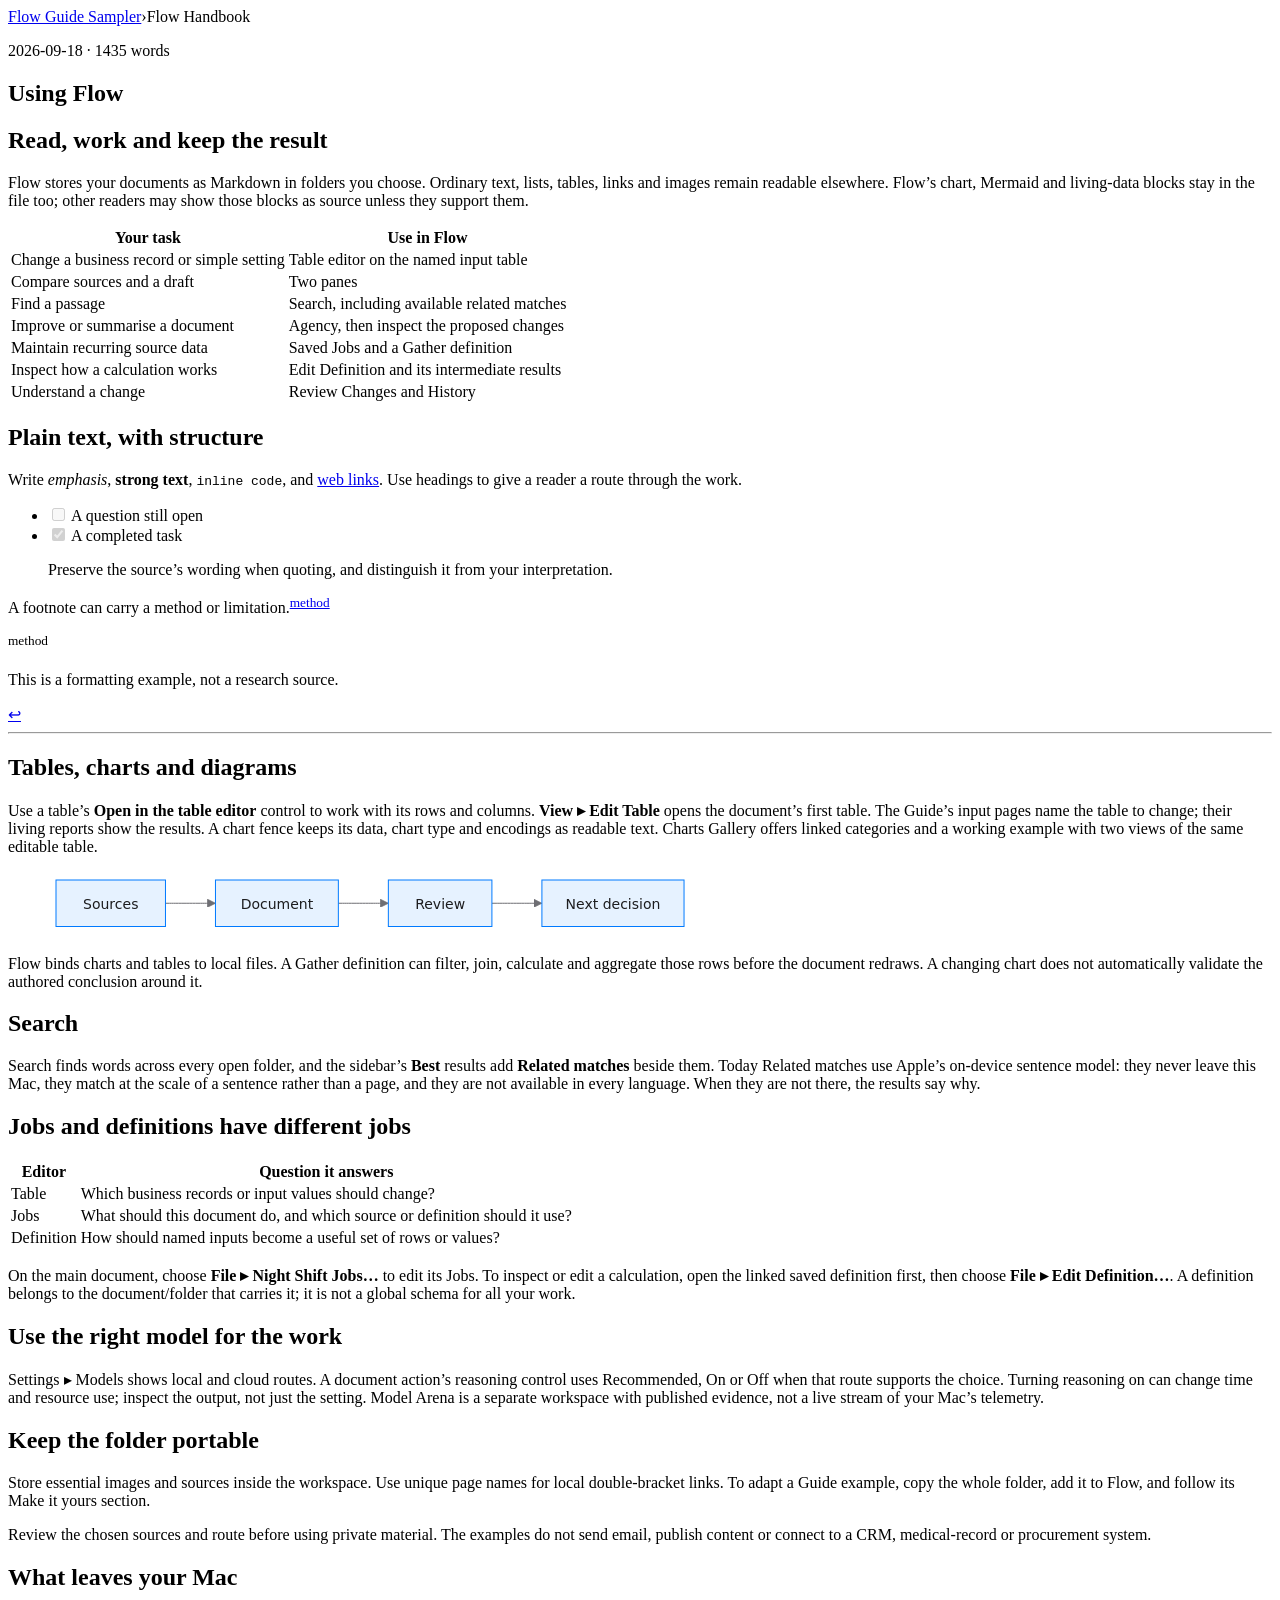
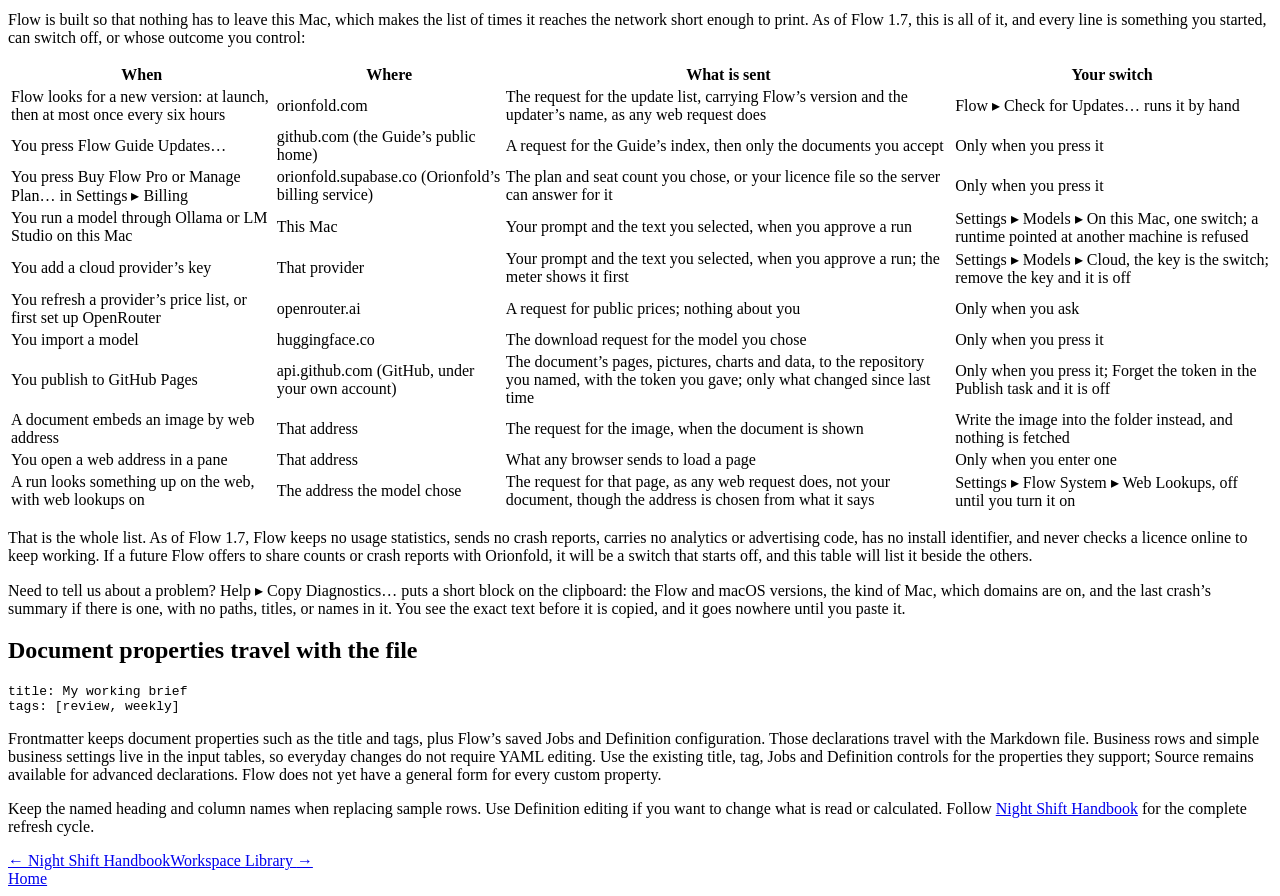
==== flow-handbook-using-flow.html @ ce8f5077 "Publish Flow Guide Sampler from Flow" ====
<!DOCTYPE html>
<html lang="en">
<head>
<meta charset="utf-8">
<meta name="viewport" content="width=device-width, initial-scale=1">
<meta name="generator" content="Flow 1.7-dev (1)">
<title>Using Flow</title>
<link rel="stylesheet" href="style.css">
<link rel="stylesheet" href="charts/hover.css">
</head>
<body>
<header class="site-header"><a class="site-home" href="index.html">Flow Guide Sampler</a><span class="site-separator" aria-hidden="true">›</span><span class="site-section">Flow Handbook</span></header>
<article class="document" data-title="Using Flow">
<header class="document-header"><p class="meta">2026-09-18 · 1435 words</p></header>
<h1 id="using-flow">Using Flow</h1>
<h2 id="read-work-and-keep-the-result">Read, work and keep the result</h2>
<p>Flow stores your documents as Markdown in folders you choose. Ordinary text, lists, tables, links and images remain readable elsewhere. Flow’s chart, Mermaid and living-data blocks stay in the file too; other readers may show those blocks as source unless they support them.</p>
<table>
<thead><tr><th>Your task</th><th>Use in Flow</th></tr></thead>
<tbody>
<tr><td>Change a business record or simple setting</td><td>Table editor on the named input table</td></tr>
<tr><td>Compare sources and a draft</td><td>Two panes</td></tr>
<tr><td>Find a passage</td><td>Search, including available related matches</td></tr>
<tr><td>Improve or summarise a document</td><td>Agency, then inspect the proposed changes</td></tr>
<tr><td>Maintain recurring source data</td><td>Saved Jobs and a Gather definition</td></tr>
<tr><td>Inspect how a calculation works</td><td>Edit Definition and its intermediate results</td></tr>
<tr><td>Understand a change</td><td>Review Changes and History</td></tr>
</tbody>
</table>
<h2 id="plain-text-with-structure">Plain text, with structure</h2>
<p>Write <em>emphasis</em>, <strong>strong text</strong>, <code>inline code</code>, and <a href="https://orionfold.com/flow/">web links</a>. Use headings to give a reader a route through the work.</p>
<ul>
<li><input type="checkbox" disabled> A question still open</li>
<li><input type="checkbox" disabled checked> A completed task</li>
</ul>
<blockquote>
<p>Preserve the source’s wording when quoting, and distinguish it from your interpretation.</p>
</blockquote>
<p>A footnote can carry a method or limitation.<sup><a href="#fn-method" id="fnref-method">method</a></sup></p>
<aside class="footnote" role="doc-footnote" id="fn-method"><sup>method</sup> <p>This is a formatting example, not a research source.</p> <a href="#fnref-method" class="footnote-back" role="doc-backlink">↩</a></aside>
<hr>
<h2 id="tables-charts-and-diagrams">Tables, charts and diagrams</h2>
<p>Use a table’s <strong>Open in the table editor</strong> control to work with its rows and columns. <strong>View ▸ Edit Table</strong> opens the document’s first table. The Guide’s input pages name the table to change; their living reports show the results. A chart fence keeps its data, chart type and encodings as readable text. Charts Gallery offers linked categories and a working example with two views of the same editable table.</p>
<figure class="chart" data-chart="8784966ce5ddf5292c6e2be0dd274f424b1efd6a818dfbeb80ad0b5410927679" aria-label="Diagram"><svg id="flow-mermaid-3" width="100%" xmlns="http://www.w3.org/2000/svg" class="flowchart" style="max-width: 644.03125px;" viewBox="0 0 644.03125 62.5" role="graphics-document document" aria-roledescription="flowchart-v2"><style>#flow-mermaid-3{font-family:-apple-system,BlinkMacSystemFont,"SF Pro Text",system-ui,sans-serif;font-size:14px;fill:rgb(29, 29, 31);}@keyframes edge-animation-frame{from{stroke-dashoffset:0;}}@keyframes dash{to{stroke-dashoffset:0;}}#flow-mermaid-3 .edge-animation-slow{stroke-dasharray:9,5!important;stroke-dashoffset:900;animation:dash 50s linear infinite;stroke-linecap:round;}#flow-mermaid-3 .edge-animation-fast{stroke-dasharray:9,5!important;stroke-dashoffset:900;animation:dash 20s linear infinite;stroke-linecap:round;}#flow-mermaid-3 .error-icon{fill:rgb(246, 246, 247);}#flow-mermaid-3 .error-text{fill:rgb(29, 29, 31);stroke:rgb(29, 29, 31);}#flow-mermaid-3 .edge-thickness-normal{stroke-width:1px;}#flow-mermaid-3 .edge-thickness-thick{stroke-width:3.5px;}#flow-mermaid-3 .edge-pattern-solid{stroke-dasharray:0;}#flow-mermaid-3 .edge-thickness-invisible{stroke-width:0;fill:none;}#flow-mermaid-3 .edge-pattern-dashed{stroke-dasharray:3;}#flow-mermaid-3 .edge-pattern-dotted{stroke-dasharray:2;}#flow-mermaid-3 .marker{fill:rgb(110, 110, 115);stroke:rgb(110, 110, 115);}#flow-mermaid-3 .marker.cross{stroke:rgb(110, 110, 115);}#flow-mermaid-3 svg{font-family:-apple-system,BlinkMacSystemFont,"SF Pro Text",system-ui,sans-serif;font-size:14px;}#flow-mermaid-3 p{margin:0;}#flow-mermaid-3 .label{font-family:-apple-system,BlinkMacSystemFont,"SF Pro Text",system-ui,sans-serif;color:rgb(29, 29, 31);}#flow-mermaid-3 .cluster-label text{fill:rgb(29, 29, 31);}#flow-mermaid-3 .cluster-label span{color:rgb(29, 29, 31);}#flow-mermaid-3 .cluster-label span p{background-color:transparent;}#flow-mermaid-3 .label text,#flow-mermaid-3 span{fill:rgb(29, 29, 31);color:rgb(29, 29, 31);}#flow-mermaid-3 .node rect,#flow-mermaid-3 .node circle,#flow-mermaid-3 .node ellipse,#flow-mermaid-3 .node polygon,#flow-mermaid-3 .node path{fill:rgb(230, 242, 255);stroke:rgb(0, 122, 255);stroke-width:1px;}#flow-mermaid-3 .rough-node .label text,#flow-mermaid-3 .node .label text,#flow-mermaid-3 .image-shape .label,#flow-mermaid-3 .icon-shape .label{text-anchor:middle;}#flow-mermaid-3 .node .katex path{fill:#000;stroke:#000;stroke-width:1px;}#flow-mermaid-3 .rough-node .label,#flow-mermaid-3 .node .label,#flow-mermaid-3 .image-shape .label,#flow-mermaid-3 .icon-shape .label{text-align:center;}#flow-mermaid-3 .node.clickable{cursor:pointer;}#flow-mermaid-3 .root .anchor path{fill:rgb(110, 110, 115)!important;stroke-width:0;stroke:rgb(110, 110, 115);}#flow-mermaid-3 .arrowheadPath{fill:#000000;}#flow-mermaid-3 .edgePath .path{stroke:rgb(110, 110, 115);stroke-width:1px;}#flow-mermaid-3 .flowchart-link{stroke:rgb(110, 110, 115);fill:none;}#flow-mermaid-3 .edgeLabel{background-color:rgb(255, 255, 255);text-align:center;}#flow-mermaid-3 .edgeLabel p{background-color:rgb(255, 255, 255);}#flow-mermaid-3 .edgeLabel rect{opacity:0.5;background-color:rgb(255, 255, 255);fill:rgb(255, 255, 255);}#flow-mermaid-3 .labelBkg{background-color:rgba(255, 255, 255, 0.5);}#flow-mermaid-3 .cluster rect{fill:rgb(246, 246, 247);stroke:rgb(226, 229, 232);stroke-width:1px;}#flow-mermaid-3 .cluster text{fill:rgb(29, 29, 31);}#flow-mermaid-3 .cluster span{color:rgb(29, 29, 31);}#flow-mermaid-3 .node .collapsed-indicator{fill:rgb(226, 229, 232);stroke:none;opacity:0.6;}#flow-mermaid-3 .node .collapsed-separator{stroke:rgb(226, 229, 232);stroke-width:0.75px;}#flow-mermaid-3 div.mermaidTooltip{position:absolute;text-align:center;max-width:200px;padding:2px;font-family:-apple-system,BlinkMacSystemFont,"SF Pro Text",system-ui,sans-serif;font-size:12px;background:rgb(246, 246, 247);border:1px solid rgb(226, 229, 232);border-radius:2px;pointer-events:none;z-index:100;}#flow-mermaid-3 .flowchartTitleText{text-anchor:middle;font-size:18px;fill:rgb(29, 29, 31);}#flow-mermaid-3 rect.text{fill:none;stroke-width:0;}#flow-mermaid-3 .icon-shape,#flow-mermaid-3 .image-shape{background-color:rgb(255, 255, 255);text-align:center;}#flow-mermaid-3 .icon-shape p,#flow-mermaid-3 .image-shape p{background-color:rgb(255, 255, 255);padding:2px;}#flow-mermaid-3 .icon-shape .label rect,#flow-mermaid-3 .image-shape .label rect{opacity:0.5;background-color:rgb(255, 255, 255);fill:rgb(255, 255, 255);}#flow-mermaid-3 .label-icon{display:inline-block;height:1em;overflow:visible;vertical-align:-0.125em;}#flow-mermaid-3 .node .label-icon path{fill:currentColor;stroke:revert;stroke-width:revert;}#flow-mermaid-3 .node .neo-node{stroke:rgb(0, 122, 255);}#flow-mermaid-3 [data-look="neo"].node rect,#flow-mermaid-3 [data-look="neo"].cluster rect,#flow-mermaid-3 [data-look="neo"].node polygon{stroke:url(#flow-mermaid-3-gradient);filter:drop-shadow( 1px 2px 2px rgba(185,185,185,1));}#flow-mermaid-3 [data-look="neo"].swimlane.cluster rect{filter:none;}#flow-mermaid-3 [data-look="neo"].node path{stroke:url(#flow-mermaid-3-gradient);stroke-width:1px;}#flow-mermaid-3 [data-look="neo"].node .outer-path{filter:drop-shadow( 1px 2px 2px rgba(185,185,185,1));}#flow-mermaid-3 [data-look="neo"].node .neo-line path{stroke:rgb(0, 122, 255);filter:none;}#flow-mermaid-3 [data-look="neo"].node circle{stroke:url(#flow-mermaid-3-gradient);filter:drop-shadow( 1px 2px 2px rgba(185,185,185,1));}#flow-mermaid-3 [data-look="neo"].node circle .state-start{fill:#000000;}#flow-mermaid-3 [data-look="neo"].icon-shape .icon{fill:url(#flow-mermaid-3-gradient);filter:drop-shadow( 1px 2px 2px rgba(185,185,185,1));}#flow-mermaid-3 [data-look="neo"].icon-shape .icon-neo path{stroke:url(#flow-mermaid-3-gradient);filter:drop-shadow( 1px 2px 2px rgba(185,185,185,1));}#flow-mermaid-3 :root{--mermaid-font-family:-apple-system,BlinkMacSystemFont,"SF Pro Text",system-ui,sans-serif;}</style><g><marker id="flow-mermaid-3_flowchart-v2-pointEnd" class="marker flowchart-v2" viewBox="0 0 10 10" refX="5" refY="5" markerUnits="userSpaceOnUse" markerWidth="8" markerHeight="8" orient="auto"><path d="M 0 0 L 10 5 L 0 10 z" class="arrowMarkerPath" style="stroke-width: 1; stroke-dasharray: 1, 0;"></path></marker><marker id="flow-mermaid-3_flowchart-v2-pointStart" class="marker flowchart-v2" viewBox="0 0 10 10" refX="4.5" refY="5" markerUnits="userSpaceOnUse" markerWidth="8" markerHeight="8" orient="auto"><path d="M 0 5 L 10 10 L 10 0 z" class="arrowMarkerPath" style="stroke-width: 1; stroke-dasharray: 1, 0;"></path></marker><marker id="flow-mermaid-3_flowchart-v2-pointEnd-margin" class="marker flowchart-v2" viewBox="0 0 11.5 14" refX="11.5" refY="7" markerUnits="userSpaceOnUse" markerWidth="10.5" markerHeight="14" orient="auto"><path d="M 0 0 L 11.5 7 L 0 14 z" class="arrowMarkerPath" style="stroke-width: 0px; stroke-dasharray: 1, 0;"></path></marker><marker id="flow-mermaid-3_flowchart-v2-pointStart-margin" class="marker flowchart-v2" viewBox="0 0 11.5 14" refX="1" refY="7" markerUnits="userSpaceOnUse" markerWidth="11.5" markerHeight="14" orient="auto"><polygon points="0,7 11.5,14 11.5,0" class="arrowMarkerPath" style="stroke-width: 0px; stroke-dasharray: 1, 0;"></polygon></marker><marker id="flow-mermaid-3_flowchart-v2-circleEnd" class="marker flowchart-v2" viewBox="0 0 10 10" refX="11" refY="5" markerUnits="userSpaceOnUse" markerWidth="11" markerHeight="11" orient="auto"><circle cx="5" cy="5" r="5" class="arrowMarkerPath" style="stroke-width: 1; stroke-dasharray: 1, 0;"></circle></marker><marker id="flow-mermaid-3_flowchart-v2-circleStart" class="marker flowchart-v2" viewBox="0 0 10 10" refX="-1" refY="5" markerUnits="userSpaceOnUse" markerWidth="11" markerHeight="11" orient="auto"><circle cx="5" cy="5" r="5" class="arrowMarkerPath" style="stroke-width: 1; stroke-dasharray: 1, 0;"></circle></marker><marker id="flow-mermaid-3_flowchart-v2-circleEnd-margin" class="marker flowchart-v2" viewBox="0 0 10 10" refY="5" refX="12.25" markerUnits="userSpaceOnUse" markerWidth="14" markerHeight="14" orient="auto"><circle cx="5" cy="5" r="5" class="arrowMarkerPath" style="stroke-width: 0px; stroke-dasharray: 1, 0;"></circle></marker><marker id="flow-mermaid-3_flowchart-v2-circleStart-margin" class="marker flowchart-v2" viewBox="0 0 10 10" refX="-2" refY="5" markerUnits="userSpaceOnUse" markerWidth="14" markerHeight="14" orient="auto"><circle cx="5" cy="5" r="5" class="arrowMarkerPath" style="stroke-width: 0px; stroke-dasharray: 1, 0;"></circle></marker><marker id="flow-mermaid-3_flowchart-v2-crossEnd" class="marker cross flowchart-v2" viewBox="0 0 11 11" refX="12" refY="5.2" markerUnits="userSpaceOnUse" markerWidth="11" markerHeight="11" orient="auto"><path d="M 1,1 l 9,9 M 10,1 l -9,9" class="arrowMarkerPath" style="stroke-width: 2; stroke-dasharray: 1, 0;"></path></marker><marker id="flow-mermaid-3_flowchart-v2-crossStart" class="marker cross flowchart-v2" viewBox="0 0 11 11" refX="-1" refY="5.2" markerUnits="userSpaceOnUse" markerWidth="11" markerHeight="11" orient="auto"><path d="M 1,1 l 9,9 M 10,1 l -9,9" class="arrowMarkerPath" style="stroke-width: 2; stroke-dasharray: 1, 0;"></path></marker><marker id="flow-mermaid-3_flowchart-v2-crossEnd-margin" class="marker cross flowchart-v2" viewBox="0 0 15 15" refX="17.7" refY="7.5" markerUnits="userSpaceOnUse" markerWidth="12" markerHeight="12" orient="auto"><path d="M 1,1 L 14,14 M 1,14 L 14,1" class="arrowMarkerPath" style="stroke-width: 2.5;"></path></marker><marker id="flow-mermaid-3_flowchart-v2-crossStart-margin" class="marker cross flowchart-v2" viewBox="0 0 15 15" refX="-3.5" refY="7.5" markerUnits="userSpaceOnUse" markerWidth="12" markerHeight="12" orient="auto"><path d="M 1,1 L 14,14 M 1,14 L 14,1" class="arrowMarkerPath" style="stroke-width: 2.5; stroke-dasharray: 1, 0;"></path></marker><g class="root"><g class="clusters"></g><g class="edgePaths"><path d="M117.469,31.25L121.635,31.25C125.802,31.25,134.135,31.25,141.802,31.25C149.469,31.25,156.469,31.25,159.969,31.25L163.469,31.25" id="flow-mermaid-3-L_S_D_0" class="edge-thickness-normal edge-pattern-solid edge-thickness-normal edge-pattern-solid flowchart-link" style=";" data-edge="true" data-et="edge" data-id="L_S_D_0" data-points="W3sieCI6MTE3LjQ2ODc1LCJ5IjozMS4yNX0seyJ4IjoxNDIuNDY4NzUsInkiOjMxLjI1fSx7IngiOjE2Ny40Njg3NSwieSI6MzEuMjV9XQ==" data-look="classic" marker-end="url(#flow-mermaid-3_flowchart-v2-pointEnd)"></path><path d="M290.344,31.25L294.51,31.25C298.677,31.25,307.01,31.25,314.677,31.25C322.344,31.25,329.344,31.25,332.844,31.25L336.344,31.25" id="flow-mermaid-3-L_D_R_0" class="edge-thickness-normal edge-pattern-solid edge-thickness-normal edge-pattern-solid flowchart-link" style=";" data-edge="true" data-et="edge" data-id="L_D_R_0" data-points="W3sieCI6MjkwLjM0Mzc1LCJ5IjozMS4yNX0seyJ4IjozMTUuMzQzNzUsInkiOjMxLjI1fSx7IngiOjM0MC4zNDM3NSwieSI6MzEuMjV9XQ==" data-look="classic" marker-end="url(#flow-mermaid-3_flowchart-v2-pointEnd)"></path><path d="M443.906,31.25L448.073,31.25C452.24,31.25,460.573,31.25,468.24,31.25C475.906,31.25,482.906,31.25,486.406,31.25L489.906,31.25" id="flow-mermaid-3-L_R_N_0" class="edge-thickness-normal edge-pattern-solid edge-thickness-normal edge-pattern-solid flowchart-link" style=";" data-edge="true" data-et="edge" data-id="L_R_N_0" data-points="W3sieCI6NDQzLjkwNjI1LCJ5IjozMS4yNX0seyJ4Ijo0NjguOTA2MjUsInkiOjMxLjI1fSx7IngiOjQ5My45MDYyNSwieSI6MzEuMjV9XQ==" data-look="classic" marker-end="url(#flow-mermaid-3_flowchart-v2-pointEnd)"></path></g><g class="edgeLabels"><g class="edgeLabel"><g class="label" data-id="L_S_D_0" transform="translate(0, 0)"><text y="-10.1" text-anchor="middle"><tspan class="text-outer-tspan row" x="0" y="-0.1em" dy="1.1em" text-anchor="middle"></tspan></text></g></g><g><rect class="background" style="stroke: none"></rect></g><g class="edgeLabel"><g class="label" data-id="L_D_R_0" transform="translate(0, 0)"><text y="-10.1" text-anchor="middle"><tspan class="text-outer-tspan row" x="0" y="-0.1em" dy="1.1em" text-anchor="middle"></tspan></text></g></g><g><rect class="background" style="stroke: none"></rect></g><g class="edgeLabel"><g class="label" data-id="L_R_N_0" transform="translate(0, 0)"><text y="-10.1" text-anchor="middle"><tspan class="text-outer-tspan row" x="0" y="-0.1em" dy="1.1em" text-anchor="middle"></tspan></text></g></g><g><rect class="background" style="stroke: none"></rect></g></g><g class="nodes"><g class="node default" id="flow-mermaid-3-flowchart-S-0" data-look="classic" transform="translate(62.734375, 31.25)"><rect class="basic label-container" style="" x="-54.734375" y="-23.25" width="109.46875" height="46.5"></rect><g class="label" style="" transform="translate(0, -8.25)"><rect></rect><g><rect class="background" style="stroke: none"></rect><text y="-10.1" style=""><tspan class="text-outer-tspan row" x="0" y="-0.1em" dy="1.1em"><tspan font-style="normal" class="text-inner-tspan" font-weight="normal">Sources</tspan></tspan></text></g></g></g><g class="node default" id="flow-mermaid-3-flowchart-D-1" data-look="classic" transform="translate(228.90625, 31.25)"><rect class="basic label-container" style="" x="-61.4375" y="-23.25" width="122.875" height="46.5"></rect><g class="label" style="" transform="translate(0, -8.25)"><rect></rect><g><rect class="background" style="stroke: none"></rect><text y="-10.1" style=""><tspan class="text-outer-tspan row" x="0" y="-0.1em" dy="1.1em"><tspan font-style="normal" class="text-inner-tspan" font-weight="normal">Document</tspan></tspan></text></g></g></g><g class="node default" id="flow-mermaid-3-flowchart-R-3" data-look="classic" transform="translate(392.125, 31.25)"><rect class="basic label-container" style="" x="-51.78125" y="-23.25" width="103.5625" height="46.5"></rect><g class="label" style="" transform="translate(0, -8.25)"><rect></rect><g><rect class="background" style="stroke: none"></rect><text y="-10.1" style=""><tspan class="text-outer-tspan row" x="0" y="-0.1em" dy="1.1em"><tspan font-style="normal" class="text-inner-tspan" font-weight="normal">Review</tspan></tspan></text></g></g></g><g class="node default" id="flow-mermaid-3-flowchart-N-5" data-look="classic" transform="translate(564.96875, 31.25)"><rect class="basic label-container" style="" x="-71.0625" y="-23.25" width="142.125" height="46.5"></rect><g class="label" style="" transform="translate(0, -8.25)"><rect></rect><g><rect class="background" style="stroke: none"></rect><text y="-10.1" style=""><tspan class="text-outer-tspan row" x="0" y="-0.1em" dy="1.1em"><tspan font-style="normal" class="text-inner-tspan" font-weight="normal">Next</tspan><tspan font-style="normal" class="text-inner-tspan" font-weight="normal"> decision</tspan></tspan></text></g></g></g></g></g></g><defs><filter id="flow-mermaid-3-drop-shadow" height="130%" width="130%"><feDropShadow dx="4" dy="4" stdDeviation="0" flood-opacity="0.06" flood-color="#000000"></feDropShadow></filter></defs><defs><filter id="flow-mermaid-3-drop-shadow-small" height="150%" width="150%"><feDropShadow dx="2" dy="2" stdDeviation="0" flood-opacity="0.06" flood-color="#000000"></feDropShadow></filter></defs><linearGradient id="flow-mermaid-3-gradient" gradientUnits="objectBoundingBox" x1="0%" y1="0%" x2="100%" y2="0%"><stop offset="0%" stop-color="rgb(0, 122, 255)" stop-opacity="1"></stop><stop offset="100%" stop-color="rgb(226, 229, 232)" stop-opacity="1"></stop></linearGradient></svg></figure>
<p>Flow binds charts and tables to local files. A Gather definition can filter, join, calculate and aggregate those rows before the document redraws. A changing chart does not automatically validate the authored conclusion around it.</p>
<h2 id="search">Search</h2>
<p>Search finds words across every open folder, and the sidebar’s <strong>Best</strong> results add <strong>Related matches</strong> beside them. Today Related matches use Apple’s on-device sentence model: they never leave this Mac, they match at the scale of a sentence rather than a page, and they are not available in every language. When they are not there, the results say why.</p>
<h2 id="jobs-and-definitions-have-different-jobs">Jobs and definitions have different jobs</h2>
<table>
<thead><tr><th>Editor</th><th>Question it answers</th></tr></thead>
<tbody>
<tr><td>Table</td><td>Which business records or input values should change?</td></tr>
<tr><td>Jobs</td><td>What should this document do, and which source or definition should it use?</td></tr>
<tr><td>Definition</td><td>How should named inputs become a useful set of rows or values?</td></tr>
</tbody>
</table>
<p>On the main document, choose <strong>File ▸ Night Shift Jobs…</strong> to edit its Jobs. To inspect or edit a calculation, open the linked saved definition first, then choose <strong>File ▸ Edit Definition…</strong>. A definition belongs to the document/folder that carries it; it is not a global schema for all your work.</p>
<h2 id="use-the-right-model-for-the-work">Use the right model for the work</h2>
<p>Settings ▸ Models shows local and cloud routes. A document action’s reasoning control uses Recommended, On or Off when that route supports the choice. Turning reasoning on can change time and resource use; inspect the output, not just the setting. Model Arena is a separate workspace with published evidence, not a live stream of your Mac’s telemetry.</p>
<h2 id="keep-the-folder-portable">Keep the folder portable</h2>
<p>Store essential images and sources inside the workspace. Use unique page names for local double-bracket links. To adapt a Guide example, copy the whole folder, add it to Flow, and follow its Make it yours section.</p>
<p>Review the chosen sources and route before using private material. The examples do not send email, publish content or connect to a CRM, medical-record or procurement system.</p>
<h2 id="what-leaves-your-mac">What leaves your Mac</h2>
<p>Flow is built so that nothing has to leave this Mac, which makes the list of times it reaches the network short enough to print. As of Flow 1.7, this is all of it, and every line is something you started, can switch off, or whose outcome you control:</p>
<table>
<thead><tr><th>When</th><th>Where</th><th>What is sent</th><th>Your switch</th></tr></thead>
<tbody>
<tr><td>Flow looks for a new version: at launch, then at most once every six hours</td><td>orionfold.com</td><td>The request for the update list, carrying Flow’s version and the updater’s name, as any web request does</td><td>Flow ▸ Check for Updates… runs it by hand</td></tr>
<tr><td>You press Flow Guide Updates…</td><td>github.com (the Guide’s public home)</td><td>A request for the Guide’s index, then only the documents you accept</td><td>Only when you press it</td></tr>
<tr><td>You press Buy Flow Pro or Manage Plan… in Settings ▸ Billing</td><td>orionfold.supabase.co (Orionfold’s billing service)</td><td>The plan and seat count you chose, or your licence file so the server can answer for it</td><td>Only when you press it</td></tr>
<tr><td>You run a model through Ollama or LM Studio on this Mac</td><td>This Mac</td><td>Your prompt and the text you selected, when you approve a run</td><td>Settings ▸ Models ▸ On this Mac, one switch; a runtime pointed at another machine is refused</td></tr>
<tr><td>You add a cloud provider’s key</td><td>That provider</td><td>Your prompt and the text you selected, when you approve a run; the meter shows it first</td><td>Settings ▸ Models ▸ Cloud, the key is the switch; remove the key and it is off</td></tr>
<tr><td>You refresh a provider’s price list, or first set up OpenRouter</td><td>openrouter.ai</td><td>A request for public prices; nothing about you</td><td>Only when you ask</td></tr>
<tr><td>You import a model</td><td>huggingface.co</td><td>The download request for the model you chose</td><td>Only when you press it</td></tr>
<tr><td>You publish to GitHub Pages</td><td>api.github.com (GitHub, under your own account)</td><td>The document’s pages, pictures, charts and data, to the repository you named, with the token you gave; only what changed since last time</td><td>Only when you press it; Forget the token in the Publish task and it is off</td></tr>
<tr><td>A document embeds an image by web address</td><td>That address</td><td>The request for the image, when the document is shown</td><td>Write the image into the folder instead, and nothing is fetched</td></tr>
<tr><td>You open a web address in a pane</td><td>That address</td><td>What any browser sends to load a page</td><td>Only when you enter one</td></tr>
<tr><td>A run looks something up on the web, with web lookups on</td><td>The address the model chose</td><td>The request for that page, as any web request does, not your document, though the address is chosen from what it says</td><td>Settings ▸ Flow System ▸ Web Lookups, off until you turn it on</td></tr>
</tbody>
</table>
<p>That is the whole list. As of Flow 1.7, Flow keeps no usage statistics, sends no crash reports, carries no analytics or advertising code, has no install identifier, and never checks a licence online to keep working. If a future Flow offers to share counts or crash reports with Orionfold, it will be a switch that starts off, and this table will list it beside the others.</p>
<p>Need to tell us about a problem? Help ▸ Copy Diagnostics… puts a short block on the clipboard: the Flow and macOS versions, the kind of Mac, which domains are on, and the last crash’s summary if there is one, with no paths, titles, or names in it. You see the exact text before it is copied, and it goes nowhere until you paste it.</p>
<h2 id="document-properties-travel-with-the-file">Document properties travel with the file</h2>
<pre><code class="language-yaml">title: My working brief
tags: [review, weekly]
</code></pre>
<p>Frontmatter keeps document properties such as the title and tags, plus Flow’s saved Jobs and Definition configuration. Those declarations travel with the Markdown file. Business rows and simple business settings live in the input tables, so everyday changes do not require YAML editing. Use the existing title, tag, Jobs and Definition controls for the properties they support; Source remains available for advanced declarations. Flow does not yet have a general form for every custom property.</p>
<p>Keep the named heading and column names when replacing sample rows. Use Definition editing if you want to change what is read or calculated. Follow <a href="flow-handbook-night-shift-handbook.html">Night Shift Handbook</a> for the complete refresh cycle.</p>
</article>
<footer class="site-footer"><nav class="site-neighbours"><a rel="prev" href="flow-handbook-night-shift-handbook.html"><span class="arrow" aria-hidden="true">←</span> Night Shift Handbook</a><a rel="next" href="flow-handbook-workspace-library.html">Workspace Library <span class="arrow" aria-hidden="true">→</span></a></nav><a class="site-home" href="index.html">Home</a></footer>
<script defer src="charts/flow-charts.js"></script>
<script defer src="charts/hover.js"></script>
</body>
</html>
---- charts/hover.css ----
#vg-tooltip-element.vg-tooltip {
  font-family: inherit;
  font-size: 12px;
  color: var(--ink);
  background: var(--paper);
  border: 1px solid var(--rule);
  border-radius: 6px;
  box-shadow: 0 4px 14px rgba(0, 0, 0, 0.12);
  padding: 6px 9px;
}
#vg-tooltip-element.vg-tooltip table { width: auto; margin: 0; border-collapse: collapse; font-size: inherit; font-variant-numeric: tabular-nums; }
#vg-tooltip-element.vg-tooltip table tr td { padding: 2px 4px; border: 0; background: none; vertical-align: baseline; line-height: 1.4; }
#vg-tooltip-element.vg-tooltip table tr:last-child td { border: 0; }
#vg-tooltip-element.vg-tooltip table tr td.key { color: var(--muted); text-align: right; padding-right: 8px; }
#vg-tooltip-element.vg-tooltip table tr td.value { color: var(--ink); }
figure.chart .chart-live { width: 100%; }
figure.chart .chart-live details { display: none; }
figure.chart .chart-live-pending { position: absolute; left: -99999px; top: 0; }
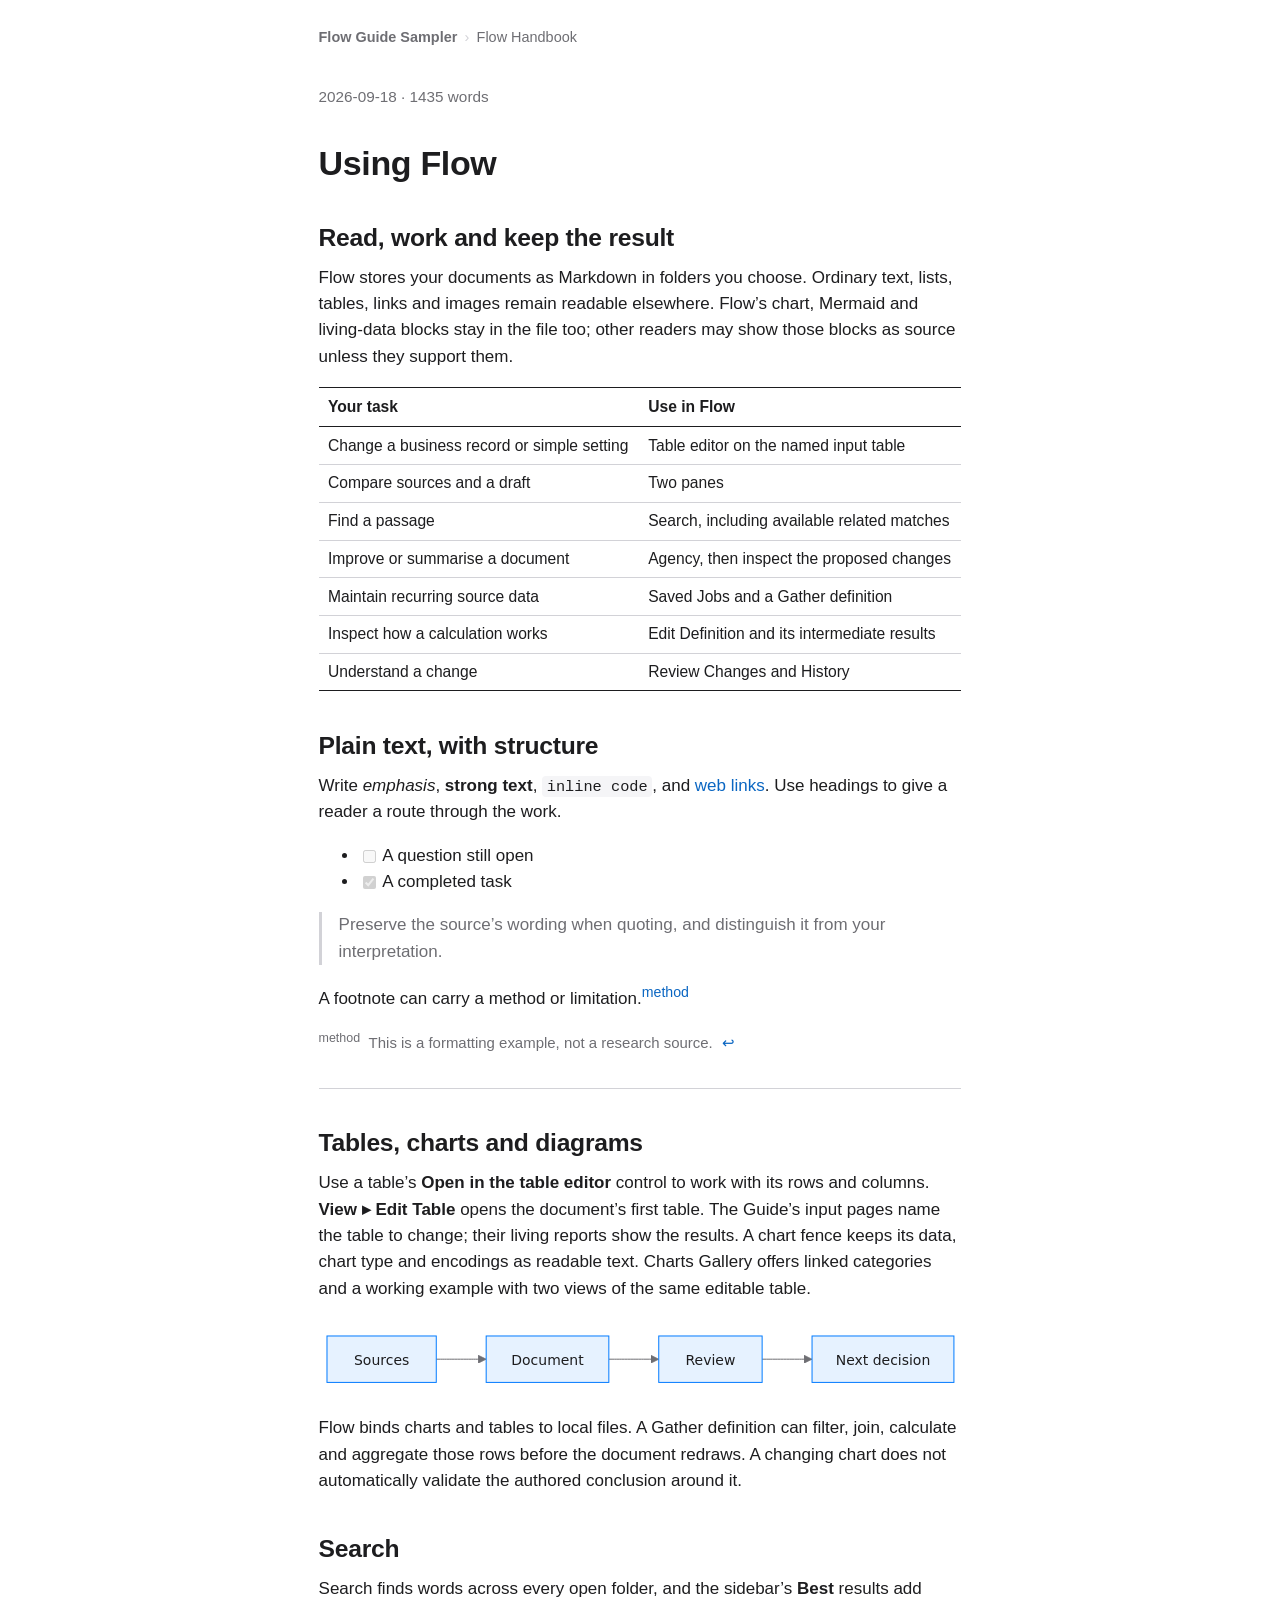
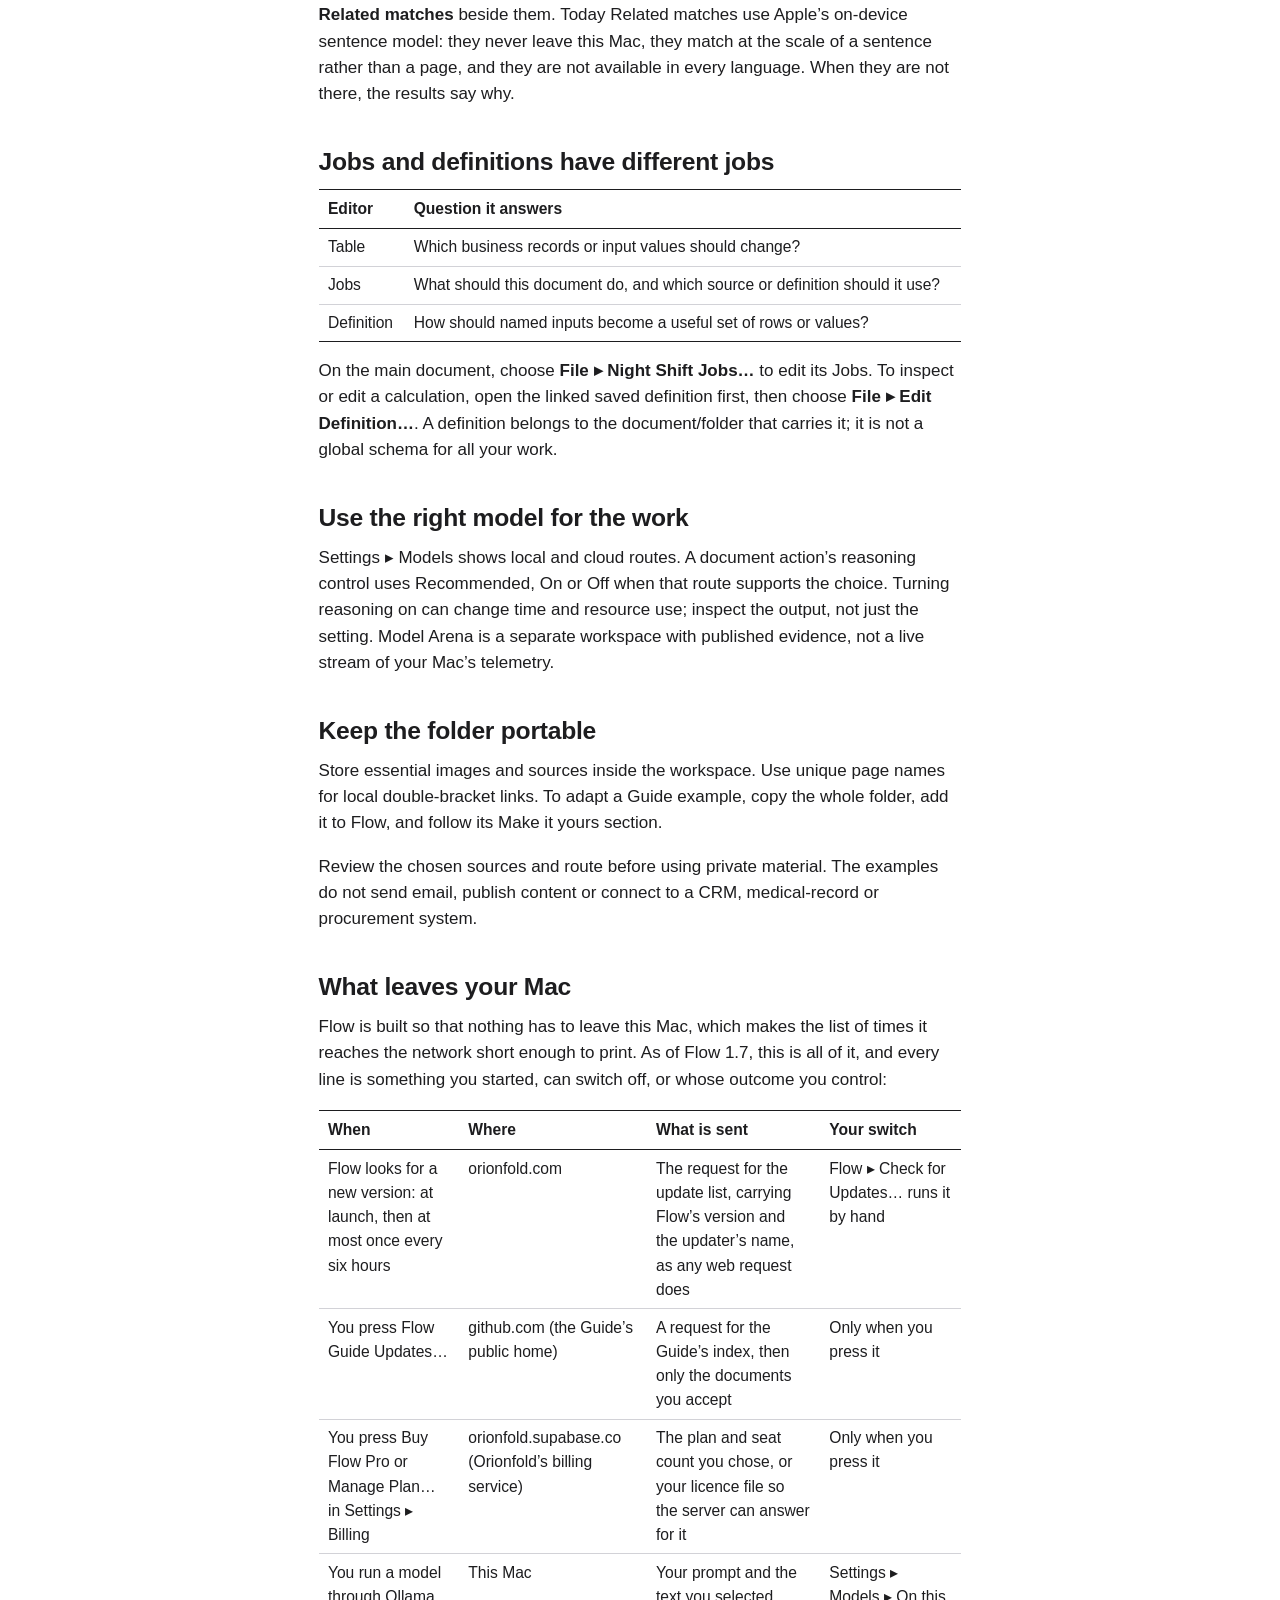
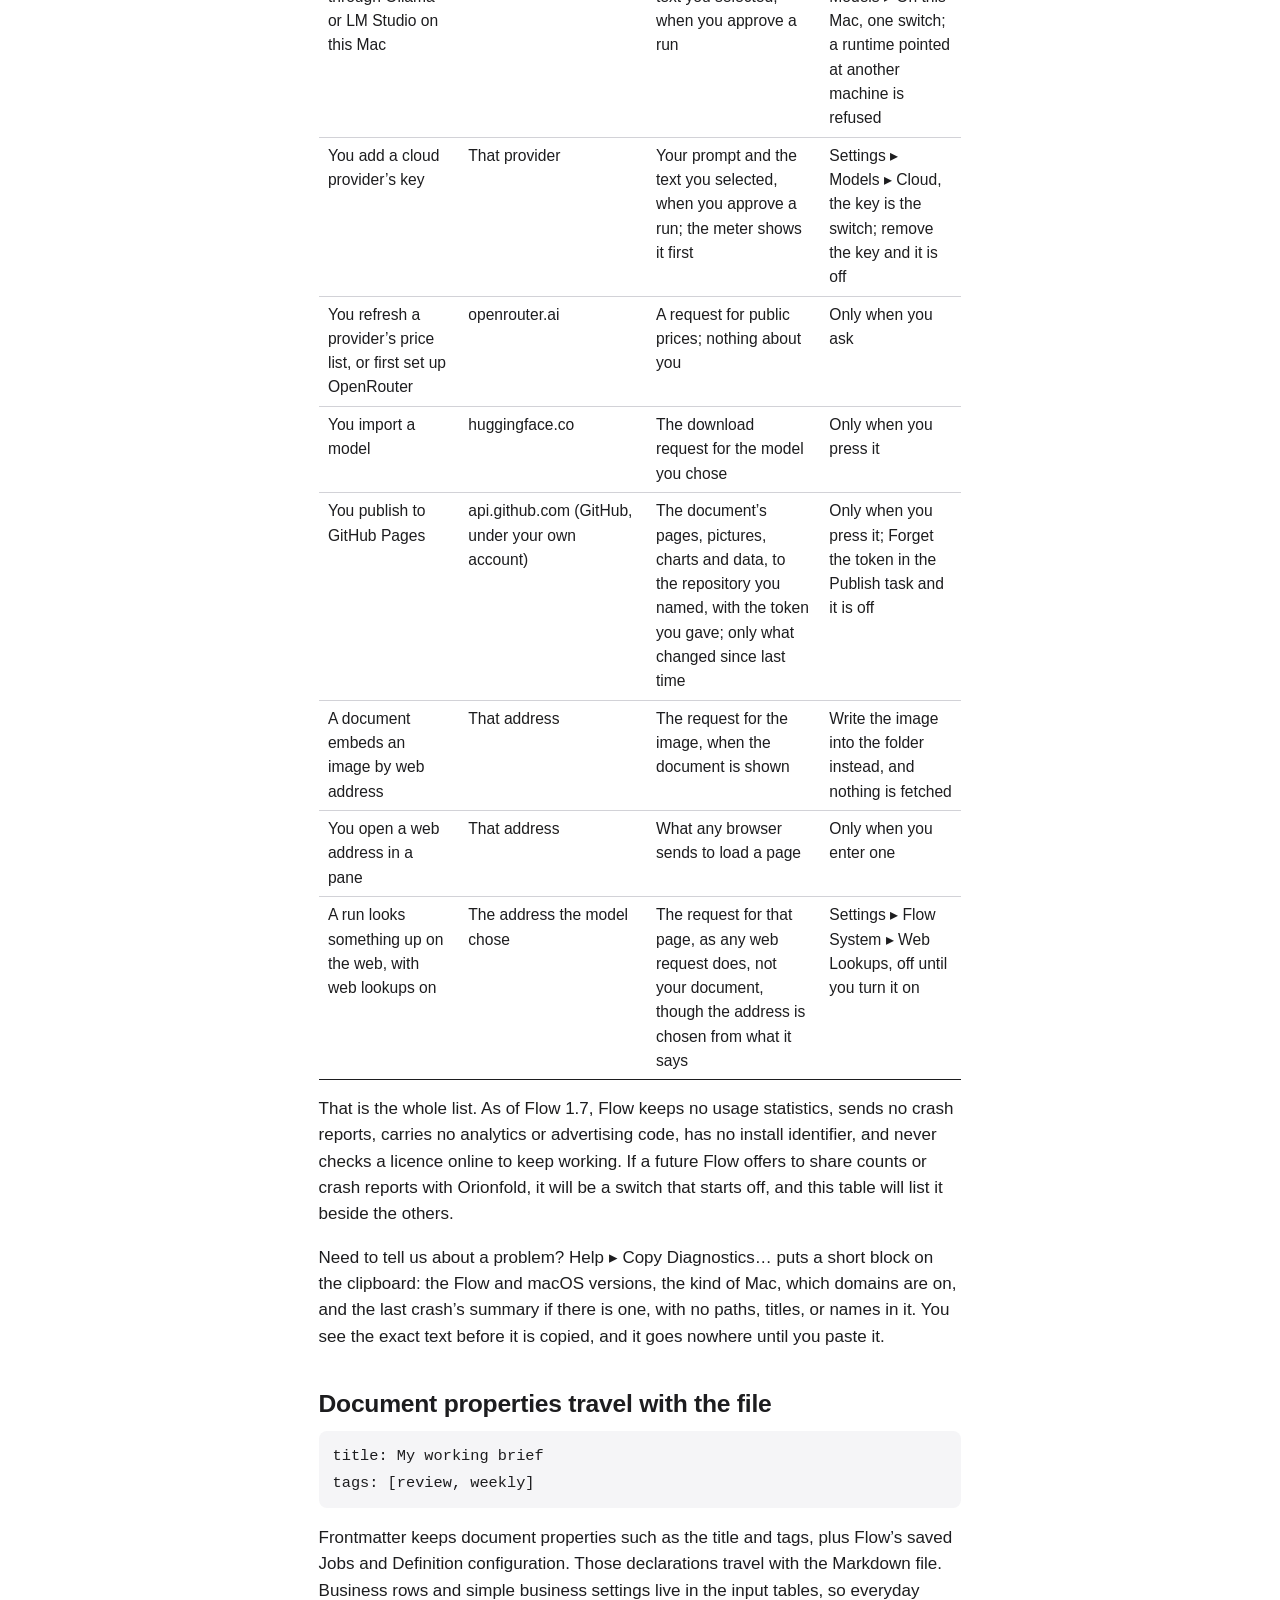
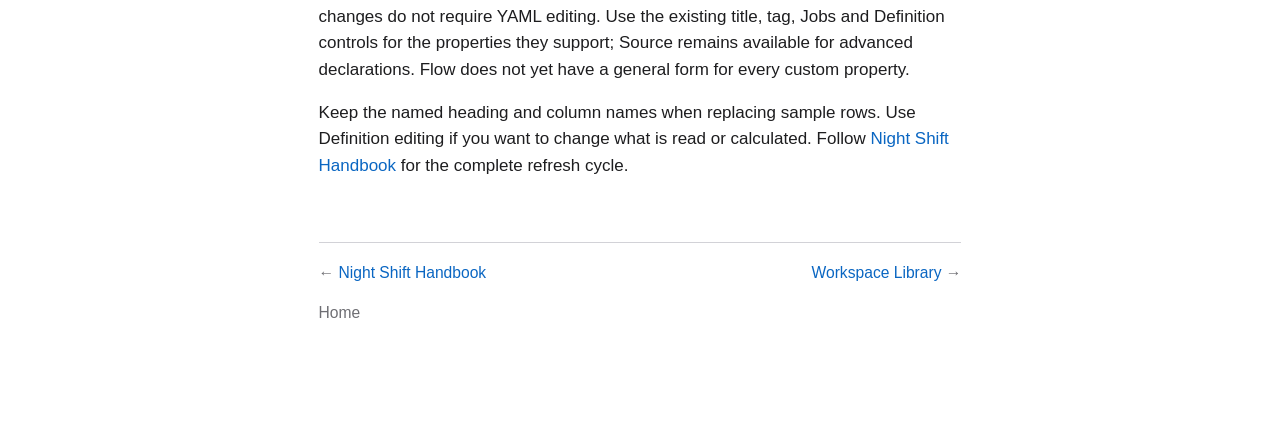
==== commit e759b053: "Publish Flow Guide Sampler from Flow" ====
--- a/flow-handbook-using-flow.html
+++ b/flow-handbook-using-flow.html
@@ -41,7 +41,7 @@
 <hr>
 <h2 id="tables-charts-and-diagrams">Tables, charts and diagrams</h2>
 <p>Use a table’s <strong>Open in the table editor</strong> control to work with its rows and columns. <strong>View ▸ Edit Table</strong> opens the document’s first table. The Guide’s input pages name the table to change; their living reports show the results. A chart fence keeps its data, chart type and encodings as readable text. Charts Gallery offers linked categories and a working example with two views of the same editable table.</p>
-<figure class="chart" data-chart="8784966ce5ddf5292c6e2be0dd274f424b1efd6a818dfbeb80ad0b5410927679" aria-label="Diagram"><svg id="flow-mermaid-3" width="100%" xmlns="http://www.w3.org/2000/svg" class="flowchart" style="max-width: 644.03125px;" viewBox="0 0 644.03125 62.5" role="graphics-document document" aria-roledescription="flowchart-v2"><style>#flow-mermaid-3{font-family:-apple-system,BlinkMacSystemFont,"SF Pro Text",system-ui,sans-serif;font-size:14px;fill:rgb(29, 29, 31);}@keyframes edge-animation-frame{from{stroke-dashoffset:0;}}@keyframes dash{to{stroke-dashoffset:0;}}#flow-mermaid-3 .edge-animation-slow{stroke-dasharray:9,5!important;stroke-dashoffset:900;animation:dash 50s linear infinite;stroke-linecap:round;}#flow-mermaid-3 .edge-animation-fast{stroke-dasharray:9,5!important;stroke-dashoffset:900;animation:dash 20s linear infinite;stroke-linecap:round;}#flow-mermaid-3 .error-icon{fill:rgb(246, 246, 247);}#flow-mermaid-3 .error-text{fill:rgb(29, 29, 31);stroke:rgb(29, 29, 31);}#flow-mermaid-3 .edge-thickness-normal{stroke-width:1px;}#flow-mermaid-3 .edge-thickness-thick{stroke-width:3.5px;}#flow-mermaid-3 .edge-pattern-solid{stroke-dasharray:0;}#flow-mermaid-3 .edge-thickness-invisible{stroke-width:0;fill:none;}#flow-mermaid-3 .edge-pattern-dashed{stroke-dasharray:3;}#flow-mermaid-3 .edge-pattern-dotted{stroke-dasharray:2;}#flow-mermaid-3 .marker{fill:rgb(110, 110, 115);stroke:rgb(110, 110, 115);}#flow-mermaid-3 .marker.cross{stroke:rgb(110, 110, 115);}#flow-mermaid-3 svg{font-family:-apple-system,BlinkMacSystemFont,"SF Pro Text",system-ui,sans-serif;font-size:14px;}#flow-mermaid-3 p{margin:0;}#flow-mermaid-3 .label{font-family:-apple-system,BlinkMacSystemFont,"SF Pro Text",system-ui,sans-serif;color:rgb(29, 29, 31);}#flow-mermaid-3 .cluster-label text{fill:rgb(29, 29, 31);}#flow-mermaid-3 .cluster-label span{color:rgb(29, 29, 31);}#flow-mermaid-3 .cluster-label span p{background-color:transparent;}#flow-mermaid-3 .label text,#flow-mermaid-3 span{fill:rgb(29, 29, 31);color:rgb(29, 29, 31);}#flow-mermaid-3 .node rect,#flow-mermaid-3 .node circle,#flow-mermaid-3 .node ellipse,#flow-mermaid-3 .node polygon,#flow-mermaid-3 .node path{fill:rgb(230, 242, 255);stroke:rgb(0, 122, 255);stroke-width:1px;}#flow-mermaid-3 .rough-node .label text,#flow-mermaid-3 .node .label text,#flow-mermaid-3 .image-shape .label,#flow-mermaid-3 .icon-shape .label{text-anchor:middle;}#flow-mermaid-3 .node .katex path{fill:#000;stroke:#000;stroke-width:1px;}#flow-mermaid-3 .rough-node .label,#flow-mermaid-3 .node .label,#flow-mermaid-3 .image-shape .label,#flow-mermaid-3 .icon-shape .label{text-align:center;}#flow-mermaid-3 .node.clickable{cursor:pointer;}#flow-mermaid-3 .root .anchor path{fill:rgb(110, 110, 115)!important;stroke-width:0;stroke:rgb(110, 110, 115);}#flow-mermaid-3 .arrowheadPath{fill:#000000;}#flow-mermaid-3 .edgePath .path{stroke:rgb(110, 110, 115);stroke-width:1px;}#flow-mermaid-3 .flowchart-link{stroke:rgb(110, 110, 115);fill:none;}#flow-mermaid-3 .edgeLabel{background-color:rgb(255, 255, 255);text-align:center;}#flow-mermaid-3 .edgeLabel p{background-color:rgb(255, 255, 255);}#flow-mermaid-3 .edgeLabel rect{opacity:0.5;background-color:rgb(255, 255, 255);fill:rgb(255, 255, 255);}#flow-mermaid-3 .labelBkg{background-color:rgba(255, 255, 255, 0.5);}#flow-mermaid-3 .cluster rect{fill:rgb(246, 246, 247);stroke:rgb(226, 229, 232);stroke-width:1px;}#flow-mermaid-3 .cluster text{fill:rgb(29, 29, 31);}#flow-mermaid-3 .cluster span{color:rgb(29, 29, 31);}#flow-mermaid-3 .node .collapsed-indicator{fill:rgb(226, 229, 232);stroke:none;opacity:0.6;}#flow-mermaid-3 .node .collapsed-separator{stroke:rgb(226, 229, 232);stroke-width:0.75px;}#flow-mermaid-3 div.mermaidTooltip{position:absolute;text-align:center;max-width:200px;padding:2px;font-family:-apple-system,BlinkMacSystemFont,"SF Pro Text",system-ui,sans-serif;font-size:12px;background:rgb(246, 246, 247);border:1px solid rgb(226, 229, 232);border-radius:2px;pointer-events:none;z-index:100;}#flow-mermaid-3 .flowchartTitleText{text-anchor:middle;font-size:18px;fill:rgb(29, 29, 31);}#flow-mermaid-3 rect.text{fill:none;stroke-width:0;}#flow-mermaid-3 .icon-shape,#flow-mermaid-3 .image-shape{background-color:rgb(255, 255, 255);text-align:center;}#flow-mermaid-3 .icon-shape p,#flow-mermaid-3 .image-shape p{background-color:rgb(255, 255, 255);padding:2px;}#flow-mermaid-3 .icon-shape .label rect,#flow-mermaid-3 .image-shape .label rect{opacity:0.5;background-color:rgb(255, 255, 255);fill:rgb(255, 255, 255);}#flow-mermaid-3 .label-icon{display:inline-block;height:1em;overflow:visible;vertical-align:-0.125em;}#flow-mermaid-3 .node .label-icon path{fill:currentColor;stroke:revert;stroke-width:revert;}#flow-mermaid-3 .node .neo-node{stroke:rgb(0, 122, 255);}#flow-mermaid-3 [data-look="neo"].node rect,#flow-mermaid-3 [data-look="neo"].cluster rect,#flow-mermaid-3 [data-look="neo"].node polygon{stroke:url(#flow-mermaid-3-gradient);filter:drop-shadow( 1px 2px 2px rgba(185,185,185,1));}#flow-mermaid-3 [data-look="neo"].swimlane.cluster rect{filter:none;}#flow-mermaid-3 [data-look="neo"].node path{stroke:url(#flow-mermaid-3-gradient);stroke-width:1px;}#flow-mermaid-3 [data-look="neo"].node .outer-path{filter:drop-shadow( 1px 2px 2px rgba(185,185,185,1));}#flow-mermaid-3 [data-look="neo"].node .neo-line path{stroke:rgb(0, 122, 255);filter:none;}#flow-mermaid-3 [data-look="neo"].node circle{stroke:url(#flow-mermaid-3-gradient);filter:drop-shadow( 1px 2px 2px rgba(185,185,185,1));}#flow-mermaid-3 [data-look="neo"].node circle .state-start{fill:#000000;}#flow-mermaid-3 [data-look="neo"].icon-shape .icon{fill:url(#flow-mermaid-3-gradient);filter:drop-shadow( 1px 2px 2px rgba(185,185,185,1));}#flow-mermaid-3 [data-look="neo"].icon-shape .icon-neo path{stroke:url(#flow-mermaid-3-gradient);filter:drop-shadow( 1px 2px 2px rgba(185,185,185,1));}#flow-mermaid-3 :root{--mermaid-font-family:-apple-system,BlinkMacSystemFont,"SF Pro Text",system-ui,sans-serif;}</style><g><marker id="flow-mermaid-3_flowchart-v2-pointEnd" class="marker flowchart-v2" viewBox="0 0 10 10" refX="5" refY="5" markerUnits="userSpaceOnUse" markerWidth="8" markerHeight="8" orient="auto"><path d="M 0 0 L 10 5 L 0 10 z" class="arrowMarkerPath" style="stroke-width: 1; stroke-dasharray: 1, 0;"></path></marker><marker id="flow-mermaid-3_flowchart-v2-pointStart" class="marker flowchart-v2" viewBox="0 0 10 10" refX="4.5" refY="5" markerUnits="userSpaceOnUse" markerWidth="8" markerHeight="8" orient="auto"><path d="M 0 5 L 10 10 L 10 0 z" class="arrowMarkerPath" style="stroke-width: 1; stroke-dasharray: 1, 0;"></path></marker><marker id="flow-mermaid-3_flowchart-v2-pointEnd-margin" class="marker flowchart-v2" viewBox="0 0 11.5 14" refX="11.5" refY="7" markerUnits="userSpaceOnUse" markerWidth="10.5" markerHeight="14" orient="auto"><path d="M 0 0 L 11.5 7 L 0 14 z" class="arrowMarkerPath" style="stroke-width: 0px; stroke-dasharray: 1, 0;"></path></marker><marker id="flow-mermaid-3_flowchart-v2-pointStart-margin" class="marker flowchart-v2" viewBox="0 0 11.5 14" refX="1" refY="7" markerUnits="userSpaceOnUse" markerWidth="11.5" markerHeight="14" orient="auto"><polygon points="0,7 11.5,14 11.5,0" class="arrowMarkerPath" style="stroke-width: 0px; stroke-dasharray: 1, 0;"></polygon></marker><marker id="flow-mermaid-3_flowchart-v2-circleEnd" class="marker flowchart-v2" viewBox="0 0 10 10" refX="11" refY="5" markerUnits="userSpaceOnUse" markerWidth="11" markerHeight="11" orient="auto"><circle cx="5" cy="5" r="5" class="arrowMarkerPath" style="stroke-width: 1; stroke-dasharray: 1, 0;"></circle></marker><marker id="flow-mermaid-3_flowchart-v2-circleStart" class="marker flowchart-v2" viewBox="0 0 10 10" refX="-1" refY="5" markerUnits="userSpaceOnUse" markerWidth="11" markerHeight="11" orient="auto"><circle cx="5" cy="5" r="5" class="arrowMarkerPath" style="stroke-width: 1; stroke-dasharray: 1, 0;"></circle></marker><marker id="flow-mermaid-3_flowchart-v2-circleEnd-margin" class="marker flowchart-v2" viewBox="0 0 10 10" refY="5" refX="12.25" markerUnits="userSpaceOnUse" markerWidth="14" markerHeight="14" orient="auto"><circle cx="5" cy="5" r="5" class="arrowMarkerPath" style="stroke-width: 0px; stroke-dasharray: 1, 0;"></circle></marker><marker id="flow-mermaid-3_flowchart-v2-circleStart-margin" class="marker flowchart-v2" viewBox="0 0 10 10" refX="-2" refY="5" markerUnits="userSpaceOnUse" markerWidth="14" markerHeight="14" orient="auto"><circle cx="5" cy="5" r="5" class="arrowMarkerPath" style="stroke-width: 0px; stroke-dasharray: 1, 0;"></circle></marker><marker id="flow-mermaid-3_flowchart-v2-crossEnd" class="marker cross flowchart-v2" viewBox="0 0 11 11" refX="12" refY="5.2" markerUnits="userSpaceOnUse" markerWidth="11" markerHeight="11" orient="auto"><path d="M 1,1 l 9,9 M 10,1 l -9,9" class="arrowMarkerPath" style="stroke-width: 2; stroke-dasharray: 1, 0;"></path></marker><marker id="flow-mermaid-3_flowchart-v2-crossStart" class="marker cross flowchart-v2" viewBox="0 0 11 11" refX="-1" refY="5.2" markerUnits="userSpaceOnUse" markerWidth="11" markerHeight="11" orient="auto"><path d="M 1,1 l 9,9 M 10,1 l -9,9" class="arrowMarkerPath" style="stroke-width: 2; stroke-dasharray: 1, 0;"></path></marker><marker id="flow-mermaid-3_flowchart-v2-crossEnd-margin" class="marker cross flowchart-v2" viewBox="0 0 15 15" refX="17.7" refY="7.5" markerUnits="userSpaceOnUse" markerWidth="12" markerHeight="12" orient="auto"><path d="M 1,1 L 14,14 M 1,14 L 14,1" class="arrowMarkerPath" style="stroke-width: 2.5;"></path></marker><marker id="flow-mermaid-3_flowchart-v2-crossStart-margin" class="marker cross flowchart-v2" viewBox="0 0 15 15" refX="-3.5" refY="7.5" markerUnits="userSpaceOnUse" markerWidth="12" markerHeight="12" orient="auto"><path d="M 1,1 L 14,14 M 1,14 L 14,1" class="arrowMarkerPath" style="stroke-width: 2.5; stroke-dasharray: 1, 0;"></path></marker><g class="root"><g class="clusters"></g><g class="edgePaths"><path d="M117.469,31.25L121.635,31.25C125.802,31.25,134.135,31.25,141.802,31.25C149.469,31.25,156.469,31.25,159.969,31.25L163.469,31.25" id="flow-mermaid-3-L_S_D_0" class="edge-thickness-normal edge-pattern-solid edge-thickness-normal edge-pattern-solid flowchart-link" style=";" data-edge="true" data-et="edge" data-id="L_S_D_0" data-points="W3sieCI6MTE3LjQ2ODc1LCJ5IjozMS4yNX0seyJ4IjoxNDIuNDY4NzUsInkiOjMxLjI1fSx7IngiOjE2Ny40Njg3NSwieSI6MzEuMjV9XQ==" data-look="classic" marker-end="url(#flow-mermaid-3_flowchart-v2-pointEnd)"></path><path d="M290.344,31.25L294.51,31.25C298.677,31.25,307.01,31.25,314.677,31.25C322.344,31.25,329.344,31.25,332.844,31.25L336.344,31.25" id="flow-mermaid-3-L_D_R_0" class="edge-thickness-normal edge-pattern-solid edge-thickness-normal edge-pattern-solid flowchart-link" style=";" data-edge="true" data-et="edge" data-id="L_D_R_0" data-points="W3sieCI6MjkwLjM0Mzc1LCJ5IjozMS4yNX0seyJ4IjozMTUuMzQzNzUsInkiOjMxLjI1fSx7IngiOjM0MC4zNDM3NSwieSI6MzEuMjV9XQ==" data-look="classic" marker-end="url(#flow-mermaid-3_flowchart-v2-pointEnd)"></path><path d="M443.906,31.25L448.073,31.25C452.24,31.25,460.573,31.25,468.24,31.25C475.906,31.25,482.906,31.25,486.406,31.25L489.906,31.25" id="flow-mermaid-3-L_R_N_0" class="edge-thickness-normal edge-pattern-solid edge-thickness-normal edge-pattern-solid flowchart-link" style=";" data-edge="true" data-et="edge" data-id="L_R_N_0" data-points="W3sieCI6NDQzLjkwNjI1LCJ5IjozMS4yNX0seyJ4Ijo0NjguOTA2MjUsInkiOjMxLjI1fSx7IngiOjQ5My45MDYyNSwieSI6MzEuMjV9XQ==" data-look="classic" marker-end="url(#flow-mermaid-3_flowchart-v2-pointEnd)"></path></g><g class="edgeLabels"><g class="edgeLabel"><g class="label" data-id="L_S_D_0" transform="translate(0, 0)"><text y="-10.1" text-anchor="middle"><tspan class="text-outer-tspan row" x="0" y="-0.1em" dy="1.1em" text-anchor="middle"></tspan></text></g></g><g><rect class="background" style="stroke: none"></rect></g><g class="edgeLabel"><g class="label" data-id="L_D_R_0" transform="translate(0, 0)"><text y="-10.1" text-anchor="middle"><tspan class="text-outer-tspan row" x="0" y="-0.1em" dy="1.1em" text-anchor="middle"></tspan></text></g></g><g><rect class="background" style="stroke: none"></rect></g><g class="edgeLabel"><g class="label" data-id="L_R_N_0" transform="translate(0, 0)"><text y="-10.1" text-anchor="middle"><tspan class="text-outer-tspan row" x="0" y="-0.1em" dy="1.1em" text-anchor="middle"></tspan></text></g></g><g><rect class="background" style="stroke: none"></rect></g></g><g class="nodes"><g class="node default" id="flow-mermaid-3-flowchart-S-0" data-look="classic" transform="translate(62.734375, 31.25)"><rect class="basic label-container" style="" x="-54.734375" y="-23.25" width="109.46875" height="46.5"></rect><g class="label" style="" transform="translate(0, -8.25)"><rect></rect><g><rect class="background" style="stroke: none"></rect><text y="-10.1" style=""><tspan class="text-outer-tspan row" x="0" y="-0.1em" dy="1.1em"><tspan font-style="normal" class="text-inner-tspan" font-weight="normal">Sources</tspan></tspan></text></g></g></g><g class="node default" id="flow-mermaid-3-flowchart-D-1" data-look="classic" transform="translate(228.90625, 31.25)"><rect class="basic label-container" style="" x="-61.4375" y="-23.25" width="122.875" height="46.5"></rect><g class="label" style="" transform="translate(0, -8.25)"><rect></rect><g><rect class="background" style="stroke: none"></rect><text y="-10.1" style=""><tspan class="text-outer-tspan row" x="0" y="-0.1em" dy="1.1em"><tspan font-style="normal" class="text-inner-tspan" font-weight="normal">Document</tspan></tspan></text></g></g></g><g class="node default" id="flow-mermaid-3-flowchart-R-3" data-look="classic" transform="translate(392.125, 31.25)"><rect class="basic label-container" style="" x="-51.78125" y="-23.25" width="103.5625" height="46.5"></rect><g class="label" style="" transform="translate(0, -8.25)"><rect></rect><g><rect class="background" style="stroke: none"></rect><text y="-10.1" style=""><tspan class="text-outer-tspan row" x="0" y="-0.1em" dy="1.1em"><tspan font-style="normal" class="text-inner-tspan" font-weight="normal">Review</tspan></tspan></text></g></g></g><g class="node default" id="flow-mermaid-3-flowchart-N-5" data-look="classic" transform="translate(564.96875, 31.25)"><rect class="basic label-container" style="" x="-71.0625" y="-23.25" width="142.125" height="46.5"></rect><g class="label" style="" transform="translate(0, -8.25)"><rect></rect><g><rect class="background" style="stroke: none"></rect><text y="-10.1" style=""><tspan class="text-outer-tspan row" x="0" y="-0.1em" dy="1.1em"><tspan font-style="normal" class="text-inner-tspan" font-weight="normal">Next</tspan><tspan font-style="normal" class="text-inner-tspan" font-weight="normal"> decision</tspan></tspan></text></g></g></g></g></g></g><defs><filter id="flow-mermaid-3-drop-shadow" height="130%" width="130%"><feDropShadow dx="4" dy="4" stdDeviation="0" flood-opacity="0.06" flood-color="#000000"></feDropShadow></filter></defs><defs><filter id="flow-mermaid-3-drop-shadow-small" height="150%" width="150%"><feDropShadow dx="2" dy="2" stdDeviation="0" flood-opacity="0.06" flood-color="#000000"></feDropShadow></filter></defs><linearGradient id="flow-mermaid-3-gradient" gradientUnits="objectBoundingBox" x1="0%" y1="0%" x2="100%" y2="0%"><stop offset="0%" stop-color="rgb(0, 122, 255)" stop-opacity="1"></stop><stop offset="100%" stop-color="rgb(226, 229, 232)" stop-opacity="1"></stop></linearGradient></svg></figure>
+<figure class="chart" data-chart="8784966ce5ddf5292c6e2be0dd274f424b1efd6a818dfbeb80ad0b5410927679" aria-label="Diagram"><svg id="flow-mermaid-2" width="100%" xmlns="http://www.w3.org/2000/svg" class="flowchart" style="max-width: 644.03125px;" viewBox="0 0 644.03125 62.5" role="graphics-document document" aria-roledescription="flowchart-v2"><style>#flow-mermaid-2{font-family:-apple-system,BlinkMacSystemFont,"SF Pro Text",system-ui,sans-serif;font-size:14px;fill:rgb(29, 29, 31);}@keyframes edge-animation-frame{from{stroke-dashoffset:0;}}@keyframes dash{to{stroke-dashoffset:0;}}#flow-mermaid-2 .edge-animation-slow{stroke-dasharray:9,5!important;stroke-dashoffset:900;animation:dash 50s linear infinite;stroke-linecap:round;}#flow-mermaid-2 .edge-animation-fast{stroke-dasharray:9,5!important;stroke-dashoffset:900;animation:dash 20s linear infinite;stroke-linecap:round;}#flow-mermaid-2 .error-icon{fill:rgb(246, 246, 247);}#flow-mermaid-2 .error-text{fill:rgb(29, 29, 31);stroke:rgb(29, 29, 31);}#flow-mermaid-2 .edge-thickness-normal{stroke-width:1px;}#flow-mermaid-2 .edge-thickness-thick{stroke-width:3.5px;}#flow-mermaid-2 .edge-pattern-solid{stroke-dasharray:0;}#flow-mermaid-2 .edge-thickness-invisible{stroke-width:0;fill:none;}#flow-mermaid-2 .edge-pattern-dashed{stroke-dasharray:3;}#flow-mermaid-2 .edge-pattern-dotted{stroke-dasharray:2;}#flow-mermaid-2 .marker{fill:rgb(110, 110, 115);stroke:rgb(110, 110, 115);}#flow-mermaid-2 .marker.cross{stroke:rgb(110, 110, 115);}#flow-mermaid-2 svg{font-family:-apple-system,BlinkMacSystemFont,"SF Pro Text",system-ui,sans-serif;font-size:14px;}#flow-mermaid-2 p{margin:0;}#flow-mermaid-2 .label{font-family:-apple-system,BlinkMacSystemFont,"SF Pro Text",system-ui,sans-serif;color:rgb(29, 29, 31);}#flow-mermaid-2 .cluster-label text{fill:rgb(29, 29, 31);}#flow-mermaid-2 .cluster-label span{color:rgb(29, 29, 31);}#flow-mermaid-2 .cluster-label span p{background-color:transparent;}#flow-mermaid-2 .label text,#flow-mermaid-2 span{fill:rgb(29, 29, 31);color:rgb(29, 29, 31);}#flow-mermaid-2 .node rect,#flow-mermaid-2 .node circle,#flow-mermaid-2 .node ellipse,#flow-mermaid-2 .node polygon,#flow-mermaid-2 .node path{fill:rgb(230, 242, 255);stroke:rgb(0, 122, 255);stroke-width:1px;}#flow-mermaid-2 .rough-node .label text,#flow-mermaid-2 .node .label text,#flow-mermaid-2 .image-shape .label,#flow-mermaid-2 .icon-shape .label{text-anchor:middle;}#flow-mermaid-2 .node .katex path{fill:#000;stroke:#000;stroke-width:1px;}#flow-mermaid-2 .rough-node .label,#flow-mermaid-2 .node .label,#flow-mermaid-2 .image-shape .label,#flow-mermaid-2 .icon-shape .label{text-align:center;}#flow-mermaid-2 .node.clickable{cursor:pointer;}#flow-mermaid-2 .root .anchor path{fill:rgb(110, 110, 115)!important;stroke-width:0;stroke:rgb(110, 110, 115);}#flow-mermaid-2 .arrowheadPath{fill:#000000;}#flow-mermaid-2 .edgePath .path{stroke:rgb(110, 110, 115);stroke-width:1px;}#flow-mermaid-2 .flowchart-link{stroke:rgb(110, 110, 115);fill:none;}#flow-mermaid-2 .edgeLabel{background-color:rgb(255, 255, 255);text-align:center;}#flow-mermaid-2 .edgeLabel p{background-color:rgb(255, 255, 255);}#flow-mermaid-2 .edgeLabel rect{opacity:0.5;background-color:rgb(255, 255, 255);fill:rgb(255, 255, 255);}#flow-mermaid-2 .labelBkg{background-color:rgba(255, 255, 255, 0.5);}#flow-mermaid-2 .cluster rect{fill:rgb(246, 246, 247);stroke:rgb(226, 229, 232);stroke-width:1px;}#flow-mermaid-2 .cluster text{fill:rgb(29, 29, 31);}#flow-mermaid-2 .cluster span{color:rgb(29, 29, 31);}#flow-mermaid-2 .node .collapsed-indicator{fill:rgb(226, 229, 232);stroke:none;opacity:0.6;}#flow-mermaid-2 .node .collapsed-separator{stroke:rgb(226, 229, 232);stroke-width:0.75px;}#flow-mermaid-2 div.mermaidTooltip{position:absolute;text-align:center;max-width:200px;padding:2px;font-family:-apple-system,BlinkMacSystemFont,"SF Pro Text",system-ui,sans-serif;font-size:12px;background:rgb(246, 246, 247);border:1px solid rgb(226, 229, 232);border-radius:2px;pointer-events:none;z-index:100;}#flow-mermaid-2 .flowchartTitleText{text-anchor:middle;font-size:18px;fill:rgb(29, 29, 31);}#flow-mermaid-2 rect.text{fill:none;stroke-width:0;}#flow-mermaid-2 .icon-shape,#flow-mermaid-2 .image-shape{background-color:rgb(255, 255, 255);text-align:center;}#flow-mermaid-2 .icon-shape p,#flow-mermaid-2 .image-shape p{background-color:rgb(255, 255, 255);padding:2px;}#flow-mermaid-2 .icon-shape .label rect,#flow-mermaid-2 .image-shape .label rect{opacity:0.5;background-color:rgb(255, 255, 255);fill:rgb(255, 255, 255);}#flow-mermaid-2 .label-icon{display:inline-block;height:1em;overflow:visible;vertical-align:-0.125em;}#flow-mermaid-2 .node .label-icon path{fill:currentColor;stroke:revert;stroke-width:revert;}#flow-mermaid-2 .node .neo-node{stroke:rgb(0, 122, 255);}#flow-mermaid-2 [data-look="neo"].node rect,#flow-mermaid-2 [data-look="neo"].cluster rect,#flow-mermaid-2 [data-look="neo"].node polygon{stroke:url(#flow-mermaid-2-gradient);filter:drop-shadow( 1px 2px 2px rgba(185,185,185,1));}#flow-mermaid-2 [data-look="neo"].swimlane.cluster rect{filter:none;}#flow-mermaid-2 [data-look="neo"].node path{stroke:url(#flow-mermaid-2-gradient);stroke-width:1px;}#flow-mermaid-2 [data-look="neo"].node .outer-path{filter:drop-shadow( 1px 2px 2px rgba(185,185,185,1));}#flow-mermaid-2 [data-look="neo"].node .neo-line path{stroke:rgb(0, 122, 255);filter:none;}#flow-mermaid-2 [data-look="neo"].node circle{stroke:url(#flow-mermaid-2-gradient);filter:drop-shadow( 1px 2px 2px rgba(185,185,185,1));}#flow-mermaid-2 [data-look="neo"].node circle .state-start{fill:#000000;}#flow-mermaid-2 [data-look="neo"].icon-shape .icon{fill:url(#flow-mermaid-2-gradient);filter:drop-shadow( 1px 2px 2px rgba(185,185,185,1));}#flow-mermaid-2 [data-look="neo"].icon-shape .icon-neo path{stroke:url(#flow-mermaid-2-gradient);filter:drop-shadow( 1px 2px 2px rgba(185,185,185,1));}#flow-mermaid-2 :root{--mermaid-font-family:-apple-system,BlinkMacSystemFont,"SF Pro Text",system-ui,sans-serif;}</style><g><marker id="flow-mermaid-2_flowchart-v2-pointEnd" class="marker flowchart-v2" viewBox="0 0 10 10" refX="5" refY="5" markerUnits="userSpaceOnUse" markerWidth="8" markerHeight="8" orient="auto"><path d="M 0 0 L 10 5 L 0 10 z" class="arrowMarkerPath" style="stroke-width: 1; stroke-dasharray: 1, 0;"></path></marker><marker id="flow-mermaid-2_flowchart-v2-pointStart" class="marker flowchart-v2" viewBox="0 0 10 10" refX="4.5" refY="5" markerUnits="userSpaceOnUse" markerWidth="8" markerHeight="8" orient="auto"><path d="M 0 5 L 10 10 L 10 0 z" class="arrowMarkerPath" style="stroke-width: 1; stroke-dasharray: 1, 0;"></path></marker><marker id="flow-mermaid-2_flowchart-v2-pointEnd-margin" class="marker flowchart-v2" viewBox="0 0 11.5 14" refX="11.5" refY="7" markerUnits="userSpaceOnUse" markerWidth="10.5" markerHeight="14" orient="auto"><path d="M 0 0 L 11.5 7 L 0 14 z" class="arrowMarkerPath" style="stroke-width: 0px; stroke-dasharray: 1, 0;"></path></marker><marker id="flow-mermaid-2_flowchart-v2-pointStart-margin" class="marker flowchart-v2" viewBox="0 0 11.5 14" refX="1" refY="7" markerUnits="userSpaceOnUse" markerWidth="11.5" markerHeight="14" orient="auto"><polygon points="0,7 11.5,14 11.5,0" class="arrowMarkerPath" style="stroke-width: 0px; stroke-dasharray: 1, 0;"></polygon></marker><marker id="flow-mermaid-2_flowchart-v2-circleEnd" class="marker flowchart-v2" viewBox="0 0 10 10" refX="11" refY="5" markerUnits="userSpaceOnUse" markerWidth="11" markerHeight="11" orient="auto"><circle cx="5" cy="5" r="5" class="arrowMarkerPath" style="stroke-width: 1; stroke-dasharray: 1, 0;"></circle></marker><marker id="flow-mermaid-2_flowchart-v2-circleStart" class="marker flowchart-v2" viewBox="0 0 10 10" refX="-1" refY="5" markerUnits="userSpaceOnUse" markerWidth="11" markerHeight="11" orient="auto"><circle cx="5" cy="5" r="5" class="arrowMarkerPath" style="stroke-width: 1; stroke-dasharray: 1, 0;"></circle></marker><marker id="flow-mermaid-2_flowchart-v2-circleEnd-margin" class="marker flowchart-v2" viewBox="0 0 10 10" refY="5" refX="12.25" markerUnits="userSpaceOnUse" markerWidth="14" markerHeight="14" orient="auto"><circle cx="5" cy="5" r="5" class="arrowMarkerPath" style="stroke-width: 0px; stroke-dasharray: 1, 0;"></circle></marker><marker id="flow-mermaid-2_flowchart-v2-circleStart-margin" class="marker flowchart-v2" viewBox="0 0 10 10" refX="-2" refY="5" markerUnits="userSpaceOnUse" markerWidth="14" markerHeight="14" orient="auto"><circle cx="5" cy="5" r="5" class="arrowMarkerPath" style="stroke-width: 0px; stroke-dasharray: 1, 0;"></circle></marker><marker id="flow-mermaid-2_flowchart-v2-crossEnd" class="marker cross flowchart-v2" viewBox="0 0 11 11" refX="12" refY="5.2" markerUnits="userSpaceOnUse" markerWidth="11" markerHeight="11" orient="auto"><path d="M 1,1 l 9,9 M 10,1 l -9,9" class="arrowMarkerPath" style="stroke-width: 2; stroke-dasharray: 1, 0;"></path></marker><marker id="flow-mermaid-2_flowchart-v2-crossStart" class="marker cross flowchart-v2" viewBox="0 0 11 11" refX="-1" refY="5.2" markerUnits="userSpaceOnUse" markerWidth="11" markerHeight="11" orient="auto"><path d="M 1,1 l 9,9 M 10,1 l -9,9" class="arrowMarkerPath" style="stroke-width: 2; stroke-dasharray: 1, 0;"></path></marker><marker id="flow-mermaid-2_flowchart-v2-crossEnd-margin" class="marker cross flowchart-v2" viewBox="0 0 15 15" refX="17.7" refY="7.5" markerUnits="userSpaceOnUse" markerWidth="12" markerHeight="12" orient="auto"><path d="M 1,1 L 14,14 M 1,14 L 14,1" class="arrowMarkerPath" style="stroke-width: 2.5;"></path></marker><marker id="flow-mermaid-2_flowchart-v2-crossStart-margin" class="marker cross flowchart-v2" viewBox="0 0 15 15" refX="-3.5" refY="7.5" markerUnits="userSpaceOnUse" markerWidth="12" markerHeight="12" orient="auto"><path d="M 1,1 L 14,14 M 1,14 L 14,1" class="arrowMarkerPath" style="stroke-width: 2.5; stroke-dasharray: 1, 0;"></path></marker><g class="root"><g class="clusters"></g><g class="edgePaths"><path d="M117.469,31.25L121.635,31.25C125.802,31.25,134.135,31.25,141.802,31.25C149.469,31.25,156.469,31.25,159.969,31.25L163.469,31.25" id="flow-mermaid-2-L_S_D_0" class="edge-thickness-normal edge-pattern-solid edge-thickness-normal edge-pattern-solid flowchart-link" style=";" data-edge="true" data-et="edge" data-id="L_S_D_0" data-points="W3sieCI6MTE3LjQ2ODc1LCJ5IjozMS4yNX0seyJ4IjoxNDIuNDY4NzUsInkiOjMxLjI1fSx7IngiOjE2Ny40Njg3NSwieSI6MzEuMjV9XQ==" data-look="classic" marker-end="url(#flow-mermaid-2_flowchart-v2-pointEnd)"></path><path d="M290.344,31.25L294.51,31.25C298.677,31.25,307.01,31.25,314.677,31.25C322.344,31.25,329.344,31.25,332.844,31.25L336.344,31.25" id="flow-mermaid-2-L_D_R_0" class="edge-thickness-normal edge-pattern-solid edge-thickness-normal edge-pattern-solid flowchart-link" style=";" data-edge="true" data-et="edge" data-id="L_D_R_0" data-points="W3sieCI6MjkwLjM0Mzc1LCJ5IjozMS4yNX0seyJ4IjozMTUuMzQzNzUsInkiOjMxLjI1fSx7IngiOjM0MC4zNDM3NSwieSI6MzEuMjV9XQ==" data-look="classic" marker-end="url(#flow-mermaid-2_flowchart-v2-pointEnd)"></path><path d="M443.906,31.25L448.073,31.25C452.24,31.25,460.573,31.25,468.24,31.25C475.906,31.25,482.906,31.25,486.406,31.25L489.906,31.25" id="flow-mermaid-2-L_R_N_0" class="edge-thickness-normal edge-pattern-solid edge-thickness-normal edge-pattern-solid flowchart-link" style=";" data-edge="true" data-et="edge" data-id="L_R_N_0" data-points="W3sieCI6NDQzLjkwNjI1LCJ5IjozMS4yNX0seyJ4Ijo0NjguOTA2MjUsInkiOjMxLjI1fSx7IngiOjQ5My45MDYyNSwieSI6MzEuMjV9XQ==" data-look="classic" marker-end="url(#flow-mermaid-2_flowchart-v2-pointEnd)"></path></g><g class="edgeLabels"><g class="edgeLabel"><g class="label" data-id="L_S_D_0" transform="translate(0, 0)"><text y="-10.1" text-anchor="middle"><tspan class="text-outer-tspan row" x="0" y="-0.1em" dy="1.1em" text-anchor="middle"></tspan></text></g></g><g><rect class="background" style="stroke: none"></rect></g><g class="edgeLabel"><g class="label" data-id="L_D_R_0" transform="translate(0, 0)"><text y="-10.1" text-anchor="middle"><tspan class="text-outer-tspan row" x="0" y="-0.1em" dy="1.1em" text-anchor="middle"></tspan></text></g></g><g><rect class="background" style="stroke: none"></rect></g><g class="edgeLabel"><g class="label" data-id="L_R_N_0" transform="translate(0, 0)"><text y="-10.1" text-anchor="middle"><tspan class="text-outer-tspan row" x="0" y="-0.1em" dy="1.1em" text-anchor="middle"></tspan></text></g></g><g><rect class="background" style="stroke: none"></rect></g></g><g class="nodes"><g class="node default" id="flow-mermaid-2-flowchart-S-0" data-look="classic" transform="translate(62.734375, 31.25)"><rect class="basic label-container" style="" x="-54.734375" y="-23.25" width="109.46875" height="46.5"></rect><g class="label" style="" transform="translate(0, -8.25)"><rect></rect><g><rect class="background" style="stroke: none"></rect><text y="-10.1" style=""><tspan class="text-outer-tspan row" x="0" y="-0.1em" dy="1.1em"><tspan font-style="normal" class="text-inner-tspan" font-weight="normal">Sources</tspan></tspan></text></g></g></g><g class="node default" id="flow-mermaid-2-flowchart-D-1" data-look="classic" transform="translate(228.90625, 31.25)"><rect class="basic label-container" style="" x="-61.4375" y="-23.25" width="122.875" height="46.5"></rect><g class="label" style="" transform="translate(0, -8.25)"><rect></rect><g><rect class="background" style="stroke: none"></rect><text y="-10.1" style=""><tspan class="text-outer-tspan row" x="0" y="-0.1em" dy="1.1em"><tspan font-style="normal" class="text-inner-tspan" font-weight="normal">Document</tspan></tspan></text></g></g></g><g class="node default" id="flow-mermaid-2-flowchart-R-3" data-look="classic" transform="translate(392.125, 31.25)"><rect class="basic label-container" style="" x="-51.78125" y="-23.25" width="103.5625" height="46.5"></rect><g class="label" style="" transform="translate(0, -8.25)"><rect></rect><g><rect class="background" style="stroke: none"></rect><text y="-10.1" style=""><tspan class="text-outer-tspan row" x="0" y="-0.1em" dy="1.1em"><tspan font-style="normal" class="text-inner-tspan" font-weight="normal">Review</tspan></tspan></text></g></g></g><g class="node default" id="flow-mermaid-2-flowchart-N-5" data-look="classic" transform="translate(564.96875, 31.25)"><rect class="basic label-container" style="" x="-71.0625" y="-23.25" width="142.125" height="46.5"></rect><g class="label" style="" transform="translate(0, -8.25)"><rect></rect><g><rect class="background" style="stroke: none"></rect><text y="-10.1" style=""><tspan class="text-outer-tspan row" x="0" y="-0.1em" dy="1.1em"><tspan font-style="normal" class="text-inner-tspan" font-weight="normal">Next</tspan><tspan font-style="normal" class="text-inner-tspan" font-weight="normal"> decision</tspan></tspan></text></g></g></g></g></g></g><defs><filter id="flow-mermaid-2-drop-shadow" height="130%" width="130%"><feDropShadow dx="4" dy="4" stdDeviation="0" flood-opacity="0.06" flood-color="#000000"></feDropShadow></filter></defs><defs><filter id="flow-mermaid-2-drop-shadow-small" height="150%" width="150%"><feDropShadow dx="2" dy="2" stdDeviation="0" flood-opacity="0.06" flood-color="#000000"></feDropShadow></filter></defs><linearGradient id="flow-mermaid-2-gradient" gradientUnits="objectBoundingBox" x1="0%" y1="0%" x2="100%" y2="0%"><stop offset="0%" stop-color="rgb(0, 122, 255)" stop-opacity="1"></stop><stop offset="100%" stop-color="rgb(226, 229, 232)" stop-opacity="1"></stop></linearGradient></svg></figure>
 <p>Flow binds charts and tables to local files. A Gather definition can filter, join, calculate and aggregate those rows before the document redraws. A changing chart does not automatically validate the authored conclusion around it.</p>
 <h2 id="search">Search</h2>
 <p>Search finds words across every open folder, and the sidebar’s <strong>Best</strong> results add <strong>Related matches</strong> beside them. Today Related matches use Apple’s on-device sentence model: they never leave this Mac, they match at the scale of a sentence rather than a page, and they are not available in every language. When they are not there, the results say why.</p>
--- a/style.css
+++ b/style.css
@@ -0,0 +1,99 @@
+@page {
+  size: letter;
+  margin: 22mm 20mm 22mm 20mm;
+  @top-left { content: string(doc-title); font: 8.5pt/1 -apple-system, "Helvetica Neue", Helvetica, Arial, sans-serif; color: #666; }
+  @top-right { content: string(section); font: 8.5pt/1 -apple-system, "Helvetica Neue", Helvetica, Arial, sans-serif; color: #666; }
+  @bottom-center { content: counter(page); font: 8.5pt/1 -apple-system, "Helvetica Neue", Helvetica, Arial, sans-serif; color: #666; }
+}
+@page :first {
+  @top-left { content: none; }
+  @top-right { content: none; }
+}
+:root {
+  --ink: #1d1d1f;
+  --muted: #6e6e73;
+  --rule: #d2d2d7;
+  --paper: #ffffff;
+  --accent: #0a66c2;
+  --code: #f5f5f7;
+  --measure: 68ch;
+}
+@media (prefers-color-scheme: dark) {
+  :root { --ink: #f5f5f7; --muted: #a1a1a6; --rule: #3a3a3c; --paper: #1c1c1e; --code: #2c2c2e; --accent: #64a9ff; }
+}
+html { background: var(--paper); }
+body {
+  margin: 0 auto;
+  padding: 48px 16px 96px;
+  max-width: var(--measure);
+  color: var(--ink);
+  background: var(--paper);
+  font: 17px/1.55 -apple-system, "Helvetica Neue", Helvetica, Arial, sans-serif;
+  -webkit-font-smoothing: antialiased;
+  text-rendering: optimizeLegibility;
+}
+article.document > h1:first-of-type, .document-header .title { string-set: doc-title content(text); }
+h2 { string-set: section content(text); }
+h1, h2, h3, h4, h5, h6 { line-height: 1.2; letter-spacing: -0.01em; margin: 1.6em 0 0.5em; break-after: avoid; page-break-after: avoid; }
+h1 { font-size: 2em; margin-top: 0; }
+h2 { font-size: 1.45em; }
+h3 { font-size: 1.15em; }
+h4, h5, h6 { font-size: 1em; }
+p, ul, ol, blockquote, pre, table, figure { margin: 0 0 1em; }
+.document-header { margin-bottom: 2em; }
+.document-header .subtitle { font-size: 1.15em; color: var(--muted); margin: 0.25em 0 0; }
+.document-header .meta { color: var(--muted); font-size: 0.9em; margin: 0.5em 0 0; }
+a { color: var(--accent); text-decoration: none; }
+a:hover { text-decoration: underline; }
+blockquote { margin-left: 0; padding-left: 1em; border-left: 3px solid var(--rule); color: var(--muted); }
+code { font: 0.9em/1.5 ui-monospace, "SF Mono", Menlo, monospace; background: var(--code); padding: 0.1em 0.3em; border-radius: 4px; }
+pre { background: var(--code); padding: 12px 14px; border-radius: 8px; overflow-x: auto; break-inside: avoid; page-break-inside: avoid; }
+pre code { background: none; padding: 0; }
+hr { border: 0; border-top: 1px solid var(--rule); margin: 2em 0; }
+table { width: 100%; border-collapse: collapse; font-size: 0.92em; font-variant-numeric: tabular-nums; }
+thead th { text-align: left; border-top: 1.5px solid var(--ink); border-bottom: 1px solid var(--ink); padding: 0.45em 0.6em; font-weight: 600; }
+tbody td { padding: 0.4em 0.6em; border-bottom: 1px solid var(--rule); vertical-align: top; }
+tbody tr:last-child td { border-bottom: 1.5px solid var(--ink); }
+tr { break-inside: avoid; page-break-inside: avoid; }
+th[style*="right"], td[style*="right"] { font-variant-numeric: tabular-nums; }
+figure { margin: 1.5em 0; break-inside: avoid; page-break-inside: avoid; }
+figure img, figure svg { max-width: 100%; height: auto; display: block; }
+figcaption { color: var(--muted); font-size: 0.88em; margin-top: 0.5em; }
+figure.picture-omitted figcaption::before { content: "Picture not included: "; }
+figure.chart-unavailable p { color: var(--muted); font-style: italic; border: 1px dashed var(--rule); padding: 1em; border-radius: 8px; }
+.picture-omitted { color: var(--muted); font-style: italic; }
+input[type=checkbox] { vertical-align: middle; }
+aside.footnote { font-size: 0.88em; color: var(--muted); margin: 0.5em 0; padding-left: 1.5em; text-indent: -1.5em; }
+aside.footnote sup { margin-right: 0.35em; }
+aside.footnote p { display: inline; }
+.footnote-back { margin-left: 0.35em; }
+ul.folder-inventory { font-size: 0.92em; }
+section.listing { margin: 0 0 1.5em; }
+section.listing h2 { font-size: 0.8em; font-weight: 600; text-transform: uppercase; letter-spacing: 0.08em; color: var(--muted); margin: 2.2em 0 0.6em; padding-bottom: 0.4em; border-bottom: 1px solid var(--rule); }
+ol.listing { list-style: none; padding: 0; margin: 0; }
+ol.listing li { margin: 0; padding: 0.7em 0; border-bottom: 1px solid var(--rule); }
+ol.listing li:last-child { border-bottom: 0; }
+ol.listing li > a, ol.listing .entry-title { font-weight: 600; }
+ol.listing .description { color: var(--muted); font-size: 0.92em; margin: 0.15em 0 0; }
+ol.listing .date { display: block; color: var(--muted); font-size: 0.8em; font-variant-numeric: tabular-nums; margin-top: 0.2em; }
+ol.listing .words { color: var(--muted); font-size: 0.85em; margin-left: 0.5em; }
+.site-header { display: flex; align-items: baseline; gap: 0.5em; font-size: 0.85em; color: var(--muted); margin: -1.5em 0 2.5em; }
+.site-header .site-home { color: var(--muted); font-weight: 600; }
+.site-header .site-separator { color: var(--rule); }
+.site-footer { margin-top: 4em; padding-top: 1.2em; border-top: 1px solid var(--rule); font-size: 0.92em; }
+.site-footer .site-neighbours { display: flex; justify-content: space-between; gap: 1.5em; margin-bottom: 1em; }
+.site-footer .site-neighbours a[rel="next"] { text-align: right; margin-left: auto; }
+.site-footer .site-neighbours .arrow { color: var(--muted); }
+.site-footer > .site-home { color: var(--muted); }
+article.not-found { text-align: center; padding-top: 3em; }
+@media print {
+  body { font-size: 11pt; line-height: 1.35; padding: 0; max-width: none; color: #000; background: #fff; }
+  :root { --ink: #000; --muted: #444; --rule: #bbb; --paper: #fff; --code: #f2f2f2; --accent: #000; }
+  a { color: inherit; }
+  a[href^="http"]::after { content: " (" attr(href) ")"; font-size: 0.8em; color: #444; word-break: break-all; }
+  .footnote-back { display: none; }
+  .site-header, .site-footer { display: none; }
+  h1, h2, h3, h4, h5, h6 { break-after: avoid; page-break-after: avoid; }
+  tr, figure, pre, img { break-inside: avoid; page-break-inside: avoid; }
+  p { orphans: 3; widows: 3; }
+}
